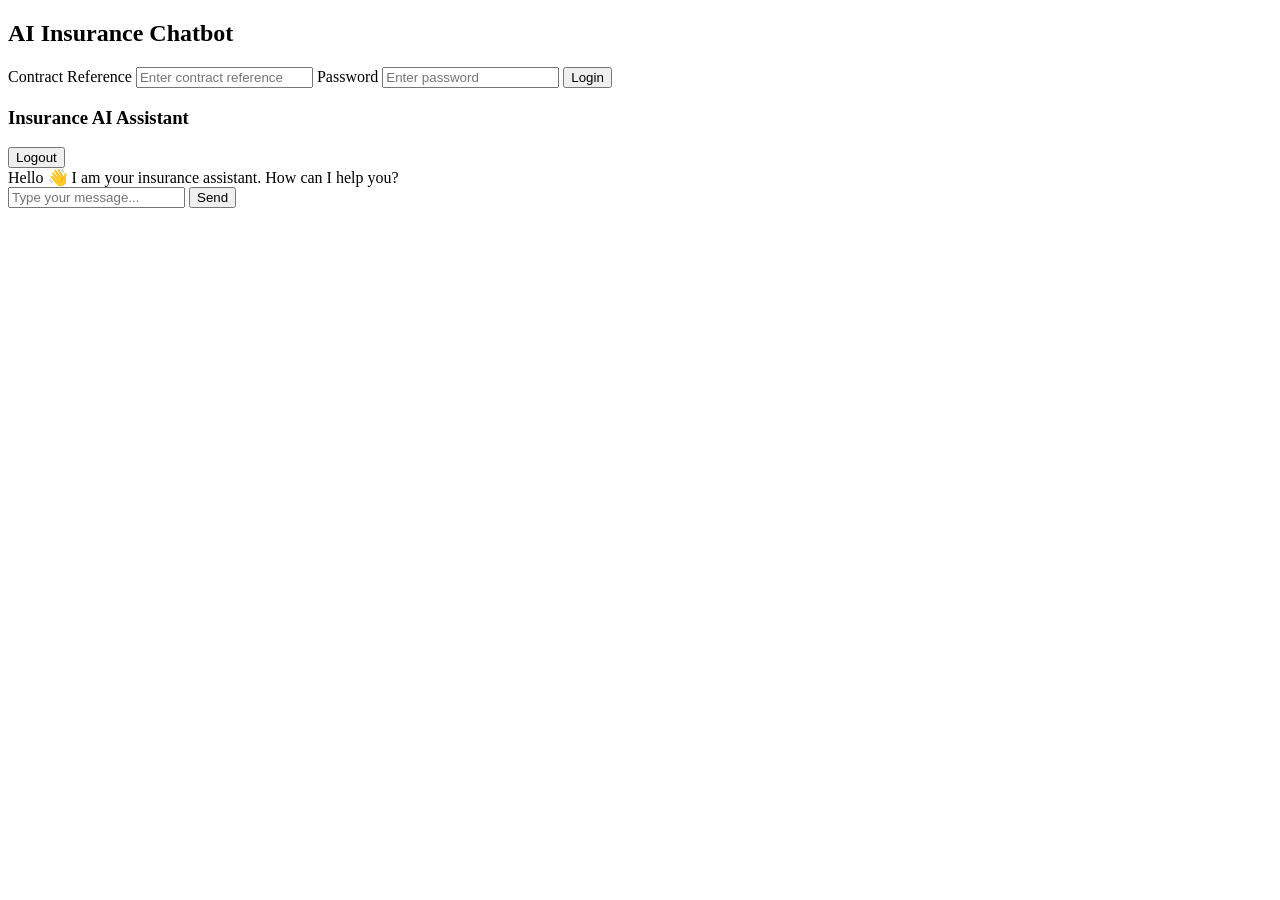
==== Frontend/index.html @ d46b9dd1 "Create index.html" ====
<!DOCTYPE html>
  <title>AI Insurance Chatbot</title>
  <link rel="stylesheet" href="style.css">
</head>
<body>

<div class="app">

  <!-- LOGIN SCREEN -->
  <div id="loginScreen" class="login-screen">
    <div class="login-card">
      <h2>AI Insurance Chatbot</h2>

      <label>Contract Reference</label>
      <input type="text" id="contractRef" placeholder="Enter contract reference">

      <label>Password</label>
      <input type="password" id="password" placeholder="Enter password">

      <button onclick="login()">Login</button>
      <p id="loginError" class="error"></p>
    </div>
  </div>


  <!-- CHATBOT SCREEN -->
  <div id="chatScreen" class="chat-screen hidden">

    <div class="chat-header">
      <h3>Insurance AI Assistant</h3>
      <button onclick="logout()">Logout</button>
    </div>

    <div id="chatMessages" class="chat-messages">
      <div class="bot-message">Hello 👋 I am your insurance assistant. How can I help you?</div>
    </div>

    <div class="chat-input">
      <input id="messageInput" type="text" placeholder="Type your message...">
      <button onclick="sendMessage()">Send</button>
    </div>

  </div>

</div>

<script src="script.js"></script>
</body>
</html>
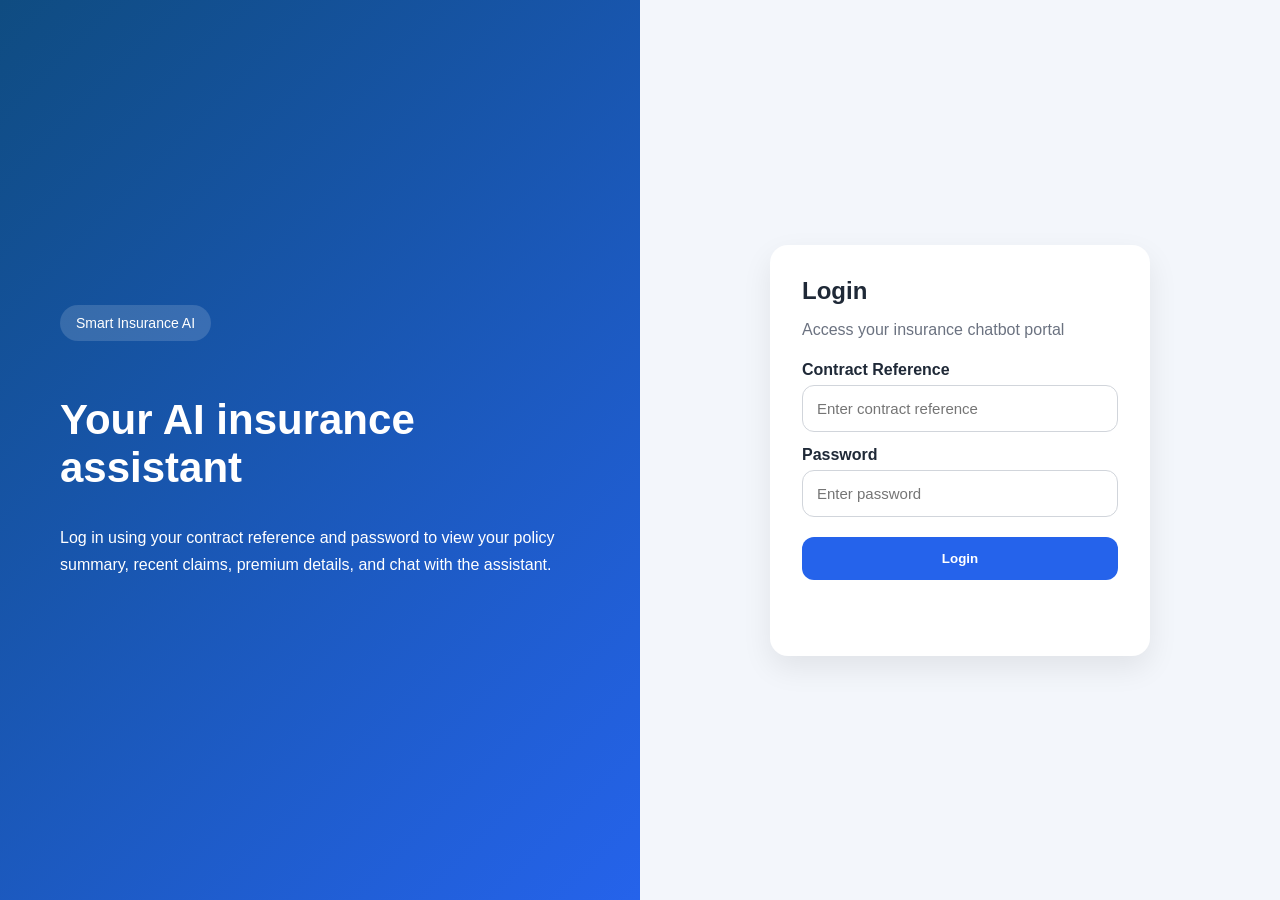
==== commit 5a7609fd: "Front end ready" ====
--- a/Frontend/index.html
+++ b/Frontend/index.html
@@ -1,49 +1,195 @@
 <!DOCTYPE html>
+<html lang="en">
+<head>
+  <meta charset="UTF-8">
+  <meta name="viewport" content="width=device-width, initial-scale=1.0">
   <title>AI Insurance Chatbot</title>
   <link rel="stylesheet" href="style.css">
 </head>
 <body>
+  <div class="app-container">
 
-<div class="app">
+    <!-- LOGIN SCREEN -->
+    <section id="loginScreen" class="login-screen">
+      <div class="login-left">
+        <div class="brand-badge">Smart Insurance AI</div>
+        <h1>Your AI insurance assistant</h1>
+        <p>
+          Log in using your contract reference and password to view your policy summary,
+          recent claims, premium details, and chat with the assistant.
+        </p>
+      </div>
 
-  <!-- LOGIN SCREEN -->
-  <div id="loginScreen" class="login-screen">
-    <div class="login-card">
-      <h2>AI Insurance Chatbot</h2>
+      <div class="login-right">
+        <div class="login-card">
+          <h2>Login</h2>
+          <p class="subtext">Access your insurance chatbot portal</p>
 
-      <label>Contract Reference</label>
-      <input type="text" id="contractRef" placeholder="Enter contract reference">
+          <label for="contractRef">Contract Reference</label>
+          <input type="text" id="contractRef" placeholder="Enter contract reference">
 
-      <label>Password</label>
-      <input type="password" id="password" placeholder="Enter password">
+          <label for="password">Password</label>
+          <input type="password" id="password" placeholder="Enter password">
 
-      <button onclick="login()">Login</button>
-      <p id="loginError" class="error"></p>
-    </div>
+          <button onclick="login()">Login</button>
+          <p id="loginError" class="error"></p>
+        </div>
+      </div>
+    </section>
+
+    <!-- MAIN APP -->
+    <section id="mainApp" class="main-app hidden">
+      <aside class="sidebar">
+        <div>
+          <h2>InsureBot</h2>
+          <p class="sidebar-sub">Insurance self-service portal</p>
+
+          <nav class="menu">
+            <button class="menu-item active" onclick="showSection('dashboardSection', this)">Dashboard</button>
+            <button class="menu-item" onclick="showSection('chatSection', this)">Chat Assistant</button>
+            <button class="menu-item" onclick="showSection('claimsSection', this)">Claims</button>
+            <button class="menu-item" onclick="showSection('policySection', this)">Policy</button>
+          </nav>
+        </div>
+
+        <button class="logout-btn" onclick="logout()">Logout</button>
+      </aside>
+
+      <main class="content-area">
+        <header class="topbar">
+          <div>
+            <h3>Welcome, <span id="clientName">Client</span></h3>
+            <p id="contractDisplay">Contract Ref: -</p>
+          </div>
+        </header>
+
+        <!-- DASHBOARD -->
+        <section id="dashboardSection" class="section-view">
+          <div class="cards-grid">
+            <div class="info-card">
+              <span>Policy Type</span>
+              <h4>Comprehensive Cover</h4>
+              <p>Vehicle, accident and damage protection.</p>
+            </div>
+            <div class="info-card">
+              <span>Premium Due</span>
+              <h4>25 March 2026</h4>
+              <p>Next debit order scheduled successfully.</p>
+            </div>
+            <div class="info-card">
+              <span>Claims Status</span>
+              <h4>1 Open Claim</h4>
+              <p>Latest claim currently under assessment.</p>
+            </div>
+          </div>
+
+          <div class="panel-grid">
+            <div class="panel">
+              <h4>Recent Activity</h4>
+              <ul class="activity-list">
+                <li>Claim #CLM-2048 submitted for windscreen damage</li>
+                <li>March premium payment processed</li>
+                <li>Policy schedule updated successfully</li>
+              </ul>
+            </div>
+
+            <div class="panel">
+              <h4>Quick Actions</h4>
+              <div class="quick-actions">
+                <button onclick="prefillMessage('Check my latest claim status')">Claim status</button>
+                <button onclick="prefillMessage('What does my policy cover?')">Policy cover</button>
+                <button onclick="prefillMessage('When is my next premium due?')">Premium due</button>
+                <button onclick="prefillMessage('How do I submit a new claim?')">Submit claim</button>
+              </div>
+            </div>
+          </div>
+        </section>
+
+        <!-- CHAT -->
+        <section id="chatSection" class="section-view hidden">
+          <div class="chat-wrapper">
+            <div id="chatMessages" class="chat-messages">
+              <div class="bot-message">Hello 👋 I am your AI insurance assistant. Ask me about claims, policy cover, premiums, excess, or benefits.</div>
+            </div>
+
+            <div class="chat-input-row">
+              <input id="messageInput" type="text" placeholder="Type your message...">
+              <button onclick="sendMessage()">Send</button>
+            </div>
+          </div>
+        </section>
+
+        <!-- CLAIMS -->
+        <section id="claimsSection" class="section-view hidden">
+          <div class="panel">
+            <h4>Claims Overview</h4>
+            <table class="claims-table">
+              <thead>
+                <tr>
+                  <th>Claim Number</th>
+                  <th>Type</th>
+                  <th>Status</th>
+                  <th>Date</th>
+                </tr>
+              </thead>
+              <tbody>
+                <tr>
+                  <td>CLM-2048</td>
+                  <td>Windscreen Damage</td>
+                  <td>Under Review</td>
+                  <td>08 Mar 2026</td>
+                </tr>
+                <tr>
+                  <td>CLM-1981</td>
+                  <td>Accident Repair</td>
+                  <td>Closed</td>
+                  <td>12 Feb 2026</td>
+                </tr>
+                <tr>
+                  <td>CLM-1765</td>
+                  <td>Theft</td>
+                  <td>Closed</td>
+                  <td>22 Dec 2025</td>
+                </tr>
+              </tbody>
+            </table>
+          </div>
+        </section>
+
+        <!-- POLICY -->
+        <section id="policySection" class="section-view hidden">
+          <div class="cards-grid">
+            <div class="info-card">
+              <span>Plan</span>
+              <h4>Gold Secure Plan</h4>
+              <p>Comprehensive insurance cover package.</p>
+            </div>
+            <div class="info-card">
+              <span>Excess</span>
+              <h4>R2,500</h4>
+              <p>Standard excess payable on approved claims.</p>
+            </div>
+            <div class="info-card">
+              <span>Policy Start</span>
+              <h4>01 Jan 2026</h4>
+              <p>Your policy is active and in force.</p>
+            </div>
+          </div>
+
+          <div class="panel">
+            <h4>Included Benefits</h4>
+            <ul class="activity-list">
+              <li>Accidental damage cover</li>
+              <li>Third-party liability protection</li>
+              <li>Emergency roadside assistance</li>
+              <li>Windscreen and glass benefit</li>
+            </ul>
+          </div>
+        </section>
+      </main>
+    </section>
   </div>
 
-
-  <!-- CHATBOT SCREEN -->
-  <div id="chatScreen" class="chat-screen hidden">
-
-    <div class="chat-header">
-      <h3>Insurance AI Assistant</h3>
-      <button onclick="logout()">Logout</button>
-    </div>
-
-    <div id="chatMessages" class="chat-messages">
-      <div class="bot-message">Hello 👋 I am your insurance assistant. How can I help you?</div>
-    </div>
-
-    <div class="chat-input">
-      <input id="messageInput" type="text" placeholder="Type your message...">
-      <button onclick="sendMessage()">Send</button>
-    </div>
-
-  </div>
-
-</div>
-
-<script src="script.js"></script>
+  <script src="script.js"></script>
 </body>
 </html>
--- a/Frontend/style.css
+++ b/Frontend/style.css
@@ -0,0 +1,349 @@
+*{
+  box-sizing: border-box;
+}
+
+body {
+  margin: 0;
+  font-family: Arial, Helvetica, sans-serif;
+  background: #f3f6fb;
+  color: #1f2937;
+}
+
+.hidden {
+  display: none !important;
+}
+
+.app-container {
+  min-height: 100vh;
+}
+
+.login-screen {
+  min-height: 100vh;
+  display: grid;
+  grid-template-columns: 1fr 1fr;
+}
+
+.login-left {
+  background: linear-gradient(135deg, #0f4c81, #2563eb);
+  color: white;
+  padding: 60px;
+  display: flex;
+  flex-direction: column;
+  justify-content: center;
+}
+
+.brand-badge {
+  background: rgba(255,255,255,0.15);
+  width: fit-content;
+  padding: 10px 16px;
+  border-radius: 999px;
+  margin-bottom: 20px;
+  font-size: 14px;
+}
+
+.login-left h1 {
+  font-size: 42px;
+  margin-bottom: 16px;
+}
+
+.login-left p {
+  max-width: 500px;
+  line-height: 1.7;
+}
+
+.login-right {
+  display: flex;
+  justify-content: center;
+  align-items: center;
+  padding: 40px;
+}
+
+.login-card {
+  width: 100%;
+  max-width: 380px;
+  background: white;
+  padding: 32px;
+  border-radius: 18px;
+  box-shadow: 0 12px 30px rgba(0,0,0,0.08);
+}
+
+.login-card h2 {
+  margin-top: 0;
+  margin-bottom: 8px;
+}
+
+.subtext {
+  color: #6b7280;
+  margin-bottom: 22px;
+}
+
+.login-card label {
+  display: block;
+  margin-top: 14px;
+  margin-bottom: 6px;
+  font-weight: 600;
+}
+
+.login-card input {
+  width: 100%;
+  padding: 14px;
+  border: 1px solid #d1d5db;
+  border-radius: 12px;
+  font-size: 15px;
+}
+
+.login-card button {
+  width: 100%;
+  margin-top: 20px;
+  padding: 14px;
+  border: none;
+  border-radius: 12px;
+  background: #2563eb;
+  color: white;
+  font-weight: bold;
+  cursor: pointer;
+}
+
+.error {
+  color: #dc2626;
+  font-size: 13px;
+  min-height: 18px;
+}
+
+.main-app {
+  display: grid;
+  grid-template-columns: 260px 1fr;
+  min-height: 100vh;
+}
+
+.sidebar {
+  background: #0f172a;
+  color: white;
+  padding: 24px;
+  display: flex;
+  flex-direction: column;
+  justify-content: space-between;
+}
+
+.sidebar h2 {
+  margin-top: 0;
+  margin-bottom: 6px;
+}
+
+.sidebar-sub {
+  color: #cbd5e1;
+  font-size: 14px;
+  margin-bottom: 24px;
+}
+
+.menu {
+  display: flex;
+  flex-direction: column;
+  gap: 10px;
+}
+
+.menu-item,
+.logout-btn,
+.quick-actions button,
+.chat-input-row button {
+  cursor: pointer;
+  border: none;
+}
+
+.menu-item {
+  text-align: left;
+  padding: 14px;
+  border-radius: 12px;
+  background: #1e293b;
+  color: white;
+}
+
+.menu-item.active {
+  background: #2563eb;
+}
+
+.logout-btn {
+  padding: 14px;
+  border-radius: 12px;
+  background: #1e293b;
+  color: white;
+}
+
+.content-area {
+  padding: 24px;
+}
+
+.topbar {
+  background: white;
+  border-radius: 16px;
+  padding: 20px;
+  box-shadow: 0 8px 24px rgba(0,0,0,0.05);
+  margin-bottom: 20px;
+}
+
+.topbar h3 {
+  margin: 0 0 6px;
+}
+
+.topbar p {
+  margin: 0;
+  color: #6b7280;
+}
+
+.cards-grid {
+  display: grid;
+  grid-template-columns: repeat(3, 1fr);
+  gap: 18px;
+  margin-bottom: 20px;
+}
+
+.info-card,
+.panel,
+.chat-wrapper {
+  background: white;
+  border-radius: 16px;
+  padding: 20px;
+  box-shadow: 0 8px 24px rgba(0,0,0,0.05);
+}
+
+.info-card span {
+  font-size: 13px;
+  color: #6b7280;
+  display: block;
+  margin-bottom: 8px;
+}
+
+.info-card h4,
+.panel h4 {
+  margin-top: 0;
+  margin-bottom: 10px;
+}
+
+.info-card p {
+  margin-bottom: 0;
+  color: #6b7280;
+}
+
+.panel-grid {
+  display: grid;
+  grid-template-columns: 1fr 1fr;
+  gap: 18px;
+}
+
+.activity-list {
+  padding-left: 18px;
+  margin-bottom: 0;
+}
+
+.activity-list li {
+  margin-bottom: 10px;
+}
+
+.quick-actions {
+  display: grid;
+  grid-template-columns: repeat(2, 1fr);
+  gap: 12px;
+}
+
+.quick-actions button {
+  background: #eff6ff;
+  color: #1d4ed8;
+  padding: 14px;
+  border-radius: 12px;
+}
+
+.chat-wrapper {
+  display: flex;
+  flex-direction: column;
+  height: 70vh;
+}
+
+.chat-messages {
+  flex: 1;
+  overflow-y: auto;
+  display: flex;
+  flex-direction: column;
+  gap: 12px;
+  margin-bottom: 16px;
+}
+
+.bot-message,
+.user-message {
+  padding: 12px 14px;
+  border-radius: 14px;
+  max-width: 75%;
+  line-height: 1.5;
+}
+
+.bot-message {
+  background: #e5e7eb;
+}
+
+.user-message {
+  background: #2563eb;
+  color: white;
+  align-self: flex-end;
+}
+
+.chat-input-row {
+  display: flex;
+  gap: 12px;
+}
+
+.chat-input-row input {
+  flex: 1;
+  padding: 14px;
+  border: 1px solid #d1d5db;
+  border-radius: 12px;
+}
+
+.chat-input-row button {
+  padding: 14px 18px;
+  border-radius: 12px;
+  background: #2563eb;
+  color: white;
+}
+
+.claims-table {
+  width: 100%;
+  border-collapse: collapse;
+}
+
+.claims-table th,
+.claims-table td {
+  text-align: left;
+  padding: 14px 10px;
+  border-bottom: 1px solid #e5e7eb;
+}
+
+.claims-table th {
+  color: #6b7280;
+  font-size: 14px;
+}
+
+@media (max-width: 992px) {
+  .login-screen,
+  .main-app,
+  .cards-grid,
+  .panel-grid,
+  .quick-actions {
+    grid-template-columns: 1fr;
+  }
+
+  .login-left {
+    display: none;
+  }
+
+  .sidebar {
+    display: none;
+  }
+
+  .content-area {
+    padding: 16px;
+  }
+
+  .bot-message,
+  .user-message {
+    max-width: 90%;
+  }
+}
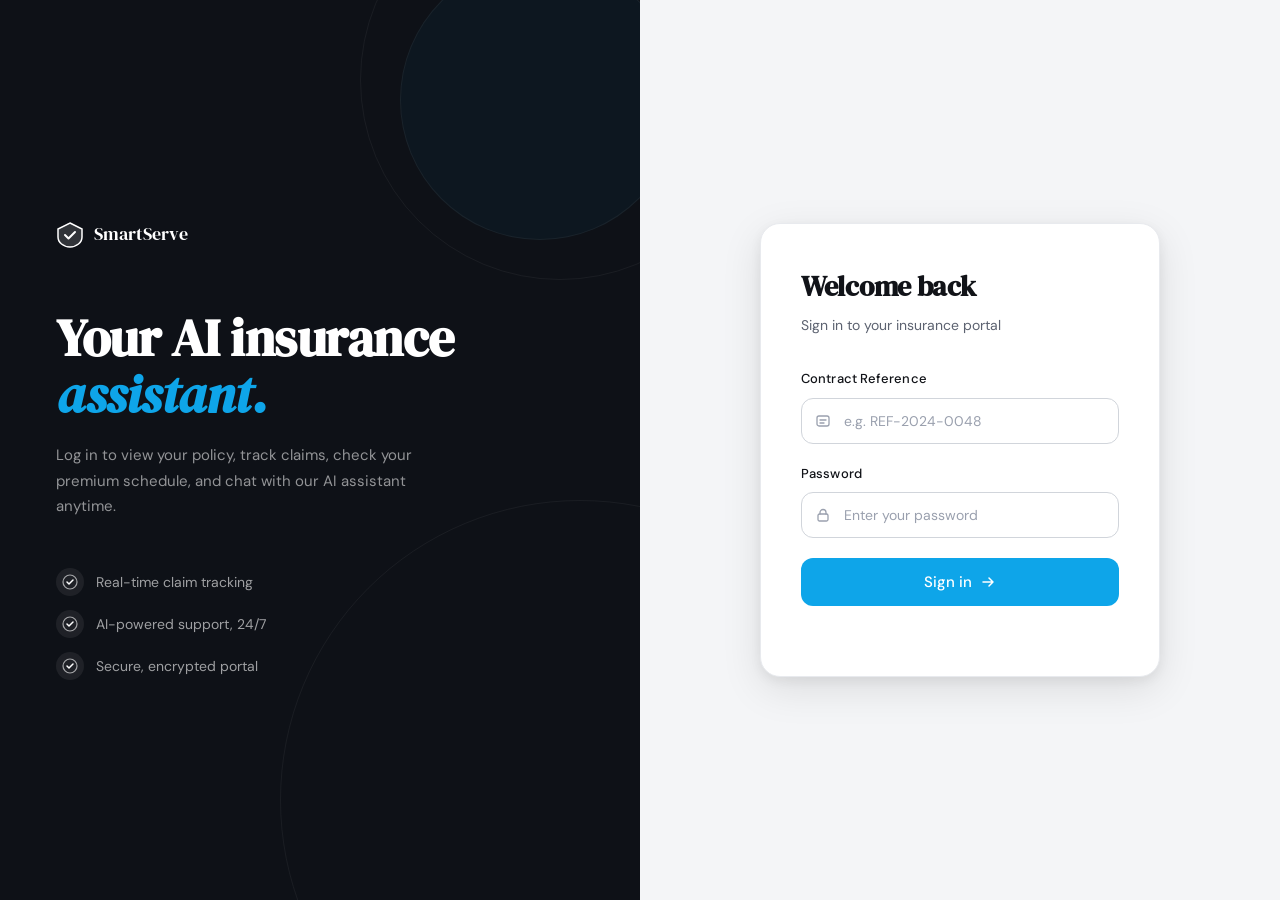
==== commit f5f4609d: "a lot of UI changes" ====
--- a/Frontend/index.html
+++ b/Frontend/index.html
@@ -3,7 +3,10 @@
 <head>
   <meta charset="UTF-8">
   <meta name="viewport" content="width=device-width, initial-scale=1.0">
-  <title>AI Insurance Chatbot</title>
+  <title>SmartServe — Insurance Portal</title>
+  <link rel="preconnect" href="https://fonts.googleapis.com">
+  <link rel="preconnect" href="https://fonts.gstatic.com" crossorigin>
+  <link href="https://fonts.googleapis.com/css2?family=DM+Serif+Display:ital@0;1&family=DM+Sans:ital,opsz,wght@0,9..40,300;0,9..40,400;0,9..40,500;0,9..40,600;1,9..40,300&display=swap" rel="stylesheet">
   <link rel="stylesheet" href="style.css">
 </head>
 <body>
@@ -12,26 +15,75 @@
     <!-- LOGIN SCREEN -->
     <section id="loginScreen" class="login-screen">
       <div class="login-left">
-        <div class="brand-badge">Smart Insurance AI</div>
-        <h1>Your AI insurance assistant</h1>
-        <p>
-          Log in using your contract reference and password to view your policy summary,
-          recent claims, premium details, and chat with the assistant.
-        </p>
+        <div class="login-left-inner">
+          <div class="brand-logo">
+            <svg width="28" height="28" viewBox="0 0 28 28" fill="none">
+              <path d="M14 2L26 8V16C26 21.523 20.627 25.907 14 26C7.373 25.907 2 21.523 2 16V8L14 2Z" fill="white" fill-opacity="0.15" stroke="white" stroke-width="1.5"/>
+              <path d="M9 14L12.5 17.5L19 11" stroke="white" stroke-width="2" stroke-linecap="round" stroke-linejoin="round"/>
+            </svg>
+            <span>SmartServe</span>
+          </div>
+
+          <div class="login-hero">
+            <h1>Your AI insurance<br><em>assistant.</em></h1>
+            <p>Log in to view your policy, track claims, check your premium schedule, and chat with our AI assistant anytime.</p>
+          </div>
+
+          <div class="trust-items">
+            <div class="trust-item">
+              <div class="trust-icon">
+                <svg width="16" height="16" viewBox="0 0 16 16" fill="none"><circle cx="8" cy="8" r="7" stroke="white" stroke-opacity="0.6" stroke-width="1.2"/><path d="M5 8L7 10L11 6" stroke="white" stroke-width="1.5" stroke-linecap="round" stroke-linejoin="round"/></svg>
+              </div>
+              <span>Real-time claim tracking</span>
+            </div>
+            <div class="trust-item">
+              <div class="trust-icon">
+                <svg width="16" height="16" viewBox="0 0 16 16" fill="none"><circle cx="8" cy="8" r="7" stroke="white" stroke-opacity="0.6" stroke-width="1.2"/><path d="M5 8L7 10L11 6" stroke="white" stroke-width="1.5" stroke-linecap="round" stroke-linejoin="round"/></svg>
+              </div>
+              <span>AI-powered support, 24/7</span>
+            </div>
+            <div class="trust-item">
+              <div class="trust-icon">
+                <svg width="16" height="16" viewBox="0 0 16 16" fill="none"><circle cx="8" cy="8" r="7" stroke="white" stroke-opacity="0.6" stroke-width="1.2"/><path d="M5 8L7 10L11 6" stroke="white" stroke-width="1.5" stroke-linecap="round" stroke-linejoin="round"/></svg>
+              </div>
+              <span>Secure, encrypted portal</span>
+            </div>
+          </div>
+        </div>
+
+        <!-- Decorative geometric shapes -->
+        <div class="geo geo-1"></div>
+        <div class="geo geo-2"></div>
+        <div class="geo geo-3"></div>
       </div>
 
       <div class="login-right">
         <div class="login-card">
-          <h2>Login</h2>
-          <p class="subtext">Access your insurance chatbot portal</p>
-
-          <label for="contractRef">Contract Reference</label>
-          <input type="text" id="contractRef" placeholder="Enter contract reference">
-
-          <label for="password">Password</label>
-          <input type="password" id="password" placeholder="Enter password">
-
-          <button onclick="login()">Login</button>
+          <div class="login-card-header">
+            <h2>Welcome back</h2>
+            <p class="subtext">Sign in to your insurance portal</p>
+          </div>
+
+          <div class="form-group">
+            <label for="contractRef">Contract Reference</label>
+            <div class="input-wrapper">
+              <svg class="input-icon" width="16" height="16" viewBox="0 0 16 16" fill="none"><rect x="2" y="3" width="12" height="10" rx="2" stroke="currentColor" stroke-width="1.3"/><path d="M5 7H11M5 10H9" stroke="currentColor" stroke-width="1.3" stroke-linecap="round"/></svg>
+              <input type="text" id="contractRef" placeholder="e.g. REF-2024-0048">
+            </div>
+          </div>
+
+          <div class="form-group">
+            <label for="password">Password</label>
+            <div class="input-wrapper">
+              <svg class="input-icon" width="16" height="16" viewBox="0 0 16 16" fill="none"><rect x="3" y="7" width="10" height="7" rx="1.5" stroke="currentColor" stroke-width="1.3"/><path d="M5 7V5.5A3 3 0 0 1 11 5.5V7" stroke="currentColor" stroke-width="1.3" stroke-linecap="round"/></svg>
+              <input type="password" id="password" placeholder="Enter your password">
+            </div>
+          </div>
+
+          <button class="login-btn" onclick="login()">
+            <span>Sign in</span>
+            <svg width="16" height="16" viewBox="0 0 16 16" fill="none"><path d="M3 8H13M9 4L13 8L9 12" stroke="white" stroke-width="1.5" stroke-linecap="round" stroke-linejoin="round"/></svg>
+          </button>
           <p id="loginError" class="error"></p>
         </div>
       </div>
@@ -40,66 +92,149 @@
     <!-- MAIN APP -->
     <section id="mainApp" class="main-app hidden">
       <aside class="sidebar">
-        <div>
-          <h2>InsureBot</h2>
-          <p class="sidebar-sub">Insurance self-service portal</p>
+        <div class="sidebar-top">
+          <div class="sidebar-brand">
+            <div class="sidebar-logo">
+              <svg width="20" height="20" viewBox="0 0 28 28" fill="none">
+                <path d="M14 2L26 8V16C26 21.523 20.627 25.907 14 26C7.373 25.907 2 21.523 2 16V8L14 2Z" fill="white" fill-opacity="0.2" stroke="white" stroke-width="1.5"/>
+                <path d="M9 14L12.5 17.5L19 11" stroke="white" stroke-width="2" stroke-linecap="round" stroke-linejoin="round"/>
+              </svg>
+            </div>
+            <div>
+              <div class="sidebar-name">SmartServe</div>
+              <div class="sidebar-sub">Insurance Portal</div>
+            </div>
+          </div>
 
           <nav class="menu">
-            <button class="menu-item active" onclick="showSection('dashboardSection', this)">Dashboard</button>
-            <button class="menu-item" onclick="showSection('chatSection', this)">Chat Assistant</button>
-            <button class="menu-item" onclick="showSection('claimsSection', this)">Claims</button>
-            <button class="menu-item" onclick="showSection('policySection', this)">Policy</button>
+            <button class="menu-item active" onclick="showSection('dashboardSection', this)">
+              <span class="menu-icon">
+                <svg width="16" height="16" viewBox="0 0 16 16" fill="none"><rect x="2" y="2" width="5" height="5" rx="1" stroke="currentColor" stroke-width="1.4"/><rect x="9" y="2" width="5" height="5" rx="1" stroke="currentColor" stroke-width="1.4"/><rect x="2" y="9" width="5" height="5" rx="1" stroke="currentColor" stroke-width="1.4"/><rect x="9" y="9" width="5" height="5" rx="1" stroke="currentColor" stroke-width="1.4"/></svg>
+              </span>
+              Dashboard
+            </button>
+            <button class="menu-item" onclick="showSection('chatSection', this)">
+              <span class="menu-icon">
+                <svg width="16" height="16" viewBox="0 0 16 16" fill="none"><path d="M13 2H3C2.448 2 2 2.448 2 3V10C2 10.552 2.448 11 3 11H5L8 14L11 11H13C13.552 11 14 10.552 14 10V3C14 2.448 13.552 2 13 2Z" stroke="currentColor" stroke-width="1.4" stroke-linejoin="round"/></svg>
+              </span>
+              Chat Assistant
+            </button>
+            <button class="menu-item" onclick="showSection('claimsSection', this)">
+              <span class="menu-icon">
+                <svg width="16" height="16" viewBox="0 0 16 16" fill="none"><path d="M9 2H4C3.448 2 3 2.448 3 3V13C3 13.552 3.448 14 4 14H12C12.552 14 13 13.552 13 13V6L9 2Z" stroke="currentColor" stroke-width="1.4" stroke-linejoin="round"/><path d="M9 2V6H13" stroke="currentColor" stroke-width="1.4" stroke-linecap="round"/><path d="M6 9H10M6 11.5H8.5" stroke="currentColor" stroke-width="1.3" stroke-linecap="round"/></svg>
+              </span>
+              Claims
+            </button>
+            <button class="menu-item" onclick="showSection('policySection', this)">
+              <span class="menu-icon">
+                <svg width="16" height="16" viewBox="0 0 16 16" fill="none"><path d="M8 2L14 5V9C14 12 11.5 14.5 8 15C4.5 14.5 2 12 2 9V5L8 2Z" stroke="currentColor" stroke-width="1.4" stroke-linejoin="round"/></svg>
+              </span>
+              Policy
+            </button>
           </nav>
         </div>
 
-        <button class="logout-btn" onclick="logout()">Logout</button>
+        <div class="sidebar-bottom">
+          <div class="sidebar-user">
+            <div class="user-avatar" id="userAvatar">—</div>
+            <div class="user-info">
+              <div class="user-name" id="sidebarName">Client</div>
+              <div class="user-ref" id="sidebarRef">—</div>
+            </div>
+          </div>
+          <button class="logout-btn" onclick="logout()">
+            <svg width="15" height="15" viewBox="0 0 16 16" fill="none"><path d="M6 2H3C2.448 2 2 2.448 2 3V13C2 13.552 2.448 14 3 14H6" stroke="currentColor" stroke-width="1.4" stroke-linecap="round"/><path d="M10 5L14 8L10 11" stroke="currentColor" stroke-width="1.4" stroke-linecap="round" stroke-linejoin="round"/><path d="M14 8H6" stroke="currentColor" stroke-width="1.4" stroke-linecap="round"/></svg>
+            Sign out
+          </button>
+        </div>
       </aside>
 
       <main class="content-area">
         <header class="topbar">
-          <div>
-            <h3>Welcome, <span id="clientName">Client</span></h3>
-            <p id="contractDisplay">Contract Ref: -</p>
+          <div class="topbar-left">
+            <h3>Welcome back, <span id="clientName">Client</span></h3>
+            <p id="contractDisplay">Contract Ref: —</p>
+          </div>
+          <div class="topbar-right">
+            <div class="status-pill">
+              <span class="status-dot"></span>
+              Policy active
+            </div>
           </div>
         </header>
 
         <!-- DASHBOARD -->
         <section id="dashboardSection" class="section-view">
           <div class="cards-grid">
-            <div class="info-card">
-              <span>Policy Type</span>
+            <div class="info-card card-blue">
+              <div class="card-icon">
+                <svg width="20" height="20" viewBox="0 0 20 20" fill="none"><path d="M10 2L18 6V11C18 15 14.5 18.5 10 19C5.5 18.5 2 15 2 11V6L10 2Z" stroke="currentColor" stroke-width="1.5" stroke-linejoin="round"/></svg>
+              </div>
+              <span class="card-label">Policy Type</span>
               <h4>Comprehensive Cover</h4>
               <p>Vehicle, accident and damage protection.</p>
             </div>
-            <div class="info-card">
-              <span>Premium Due</span>
+            <div class="info-card card-teal">
+              <div class="card-icon">
+                <svg width="20" height="20" viewBox="0 0 20 20" fill="none"><rect x="2" y="4" width="16" height="13" rx="2" stroke="currentColor" stroke-width="1.5"/><path d="M6 4V3M14 4V3" stroke="currentColor" stroke-width="1.5" stroke-linecap="round"/><path d="M2 9H18" stroke="currentColor" stroke-width="1.5"/></svg>
+              </div>
+              <span class="card-label">Premium Due</span>
               <h4>25 March 2026</h4>
-              <p>Next debit order scheduled successfully.</p>
-            </div>
-            <div class="info-card">
-              <span>Claims Status</span>
+              <p>Next debit order scheduled.</p>
+            </div>
+            <div class="info-card card-amber">
+              <div class="card-icon">
+                <svg width="20" height="20" viewBox="0 0 20 20" fill="none"><circle cx="10" cy="10" r="8" stroke="currentColor" stroke-width="1.5"/><path d="M10 6V10L13 12" stroke="currentColor" stroke-width="1.5" stroke-linecap="round" stroke-linejoin="round"/></svg>
+              </div>
+              <span class="card-label">Claims Status</span>
               <h4>1 Open Claim</h4>
-              <p>Latest claim currently under assessment.</p>
+              <p>Latest claim under assessment.</p>
             </div>
           </div>
 
           <div class="panel-grid">
             <div class="panel">
-              <h4>Recent Activity</h4>
+              <div class="panel-header">
+                <h4>Recent Activity</h4>
+                <span class="panel-badge">3 items</span>
+              </div>
               <ul class="activity-list">
-                <li>Claim #CLM-2048 submitted for windscreen damage</li>
-                <li>March premium payment processed</li>
-                <li>Policy schedule updated successfully</li>
+                <li>
+                  <span class="activity-dot dot-blue"></span>
+                  <span>Claim <strong>#CLM-2048</strong> submitted for windscreen damage</span>
+                </li>
+                <li>
+                  <span class="activity-dot dot-teal"></span>
+                  <span>March premium payment processed</span>
+                </li>
+                <li>
+                  <span class="activity-dot dot-gray"></span>
+                  <span>Policy schedule updated successfully</span>
+                </li>
               </ul>
             </div>
 
             <div class="panel">
-              <h4>Quick Actions</h4>
+              <div class="panel-header">
+                <h4>Quick Actions</h4>
+              </div>
               <div class="quick-actions">
-                <button onclick="prefillMessage('Check my latest claim status')">Claim status</button>
-                <button onclick="prefillMessage('What does my policy cover?')">Policy cover</button>
-                <button onclick="prefillMessage('When is my next premium due?')">Premium due</button>
-                <button onclick="prefillMessage('How do I submit a new claim?')">Submit claim</button>
+                <button onclick="prefillMessage('Check my latest claim status')">
+                  <svg width="14" height="14" viewBox="0 0 16 16" fill="none"><path d="M9 2H4C3.448 2 3 2.448 3 3V13C3 13.552 3.448 14 4 14H12C12.552 14 13 13.552 13 13V6L9 2Z" stroke="currentColor" stroke-width="1.4"/></svg>
+                  Claim status
+                </button>
+                <button onclick="prefillMessage('What does my policy cover?')">
+                  <svg width="14" height="14" viewBox="0 0 16 16" fill="none"><path d="M8 2L14 5V9C14 12 11.5 14.5 8 15C4.5 14.5 2 12 2 9V5L8 2Z" stroke="currentColor" stroke-width="1.4"/></svg>
+                  Policy cover
+                </button>
+                <button onclick="prefillMessage('When is my next premium due?')">
+                  <svg width="14" height="14" viewBox="0 0 16 16" fill="none"><rect x="2" y="4" width="12" height="10" rx="1.5" stroke="currentColor" stroke-width="1.4"/><path d="M2 8H14" stroke="currentColor" stroke-width="1.4"/></svg>
+                  Premium due
+                </button>
+                <button onclick="prefillMessage('How do I submit a new claim?')">
+                  <svg width="14" height="14" viewBox="0 0 16 16" fill="none"><circle cx="8" cy="8" r="6" stroke="currentColor" stroke-width="1.4"/><path d="M8 5V8M8 11H8.01" stroke="currentColor" stroke-width="1.5" stroke-linecap="round"/></svg>
+                  Submit claim
+                </button>
               </div>
             </div>
           </div>
@@ -108,13 +243,27 @@
         <!-- CHAT -->
         <section id="chatSection" class="section-view hidden">
           <div class="chat-wrapper">
+            <div class="chat-header">
+              <div class="chat-avatar">
+                <svg width="18" height="18" viewBox="0 0 28 28" fill="none"><path d="M14 2L26 8V16C26 21.523 20.627 25.907 14 26C7.373 25.907 2 21.523 2 16V8L14 2Z" fill="white" fill-opacity="0.3" stroke="white" stroke-width="1.5"/><path d="M9 14L12.5 17.5L19 11" stroke="white" stroke-width="2" stroke-linecap="round" stroke-linejoin="round"/></svg>
+              </div>
+              <div>
+                <div class="chat-agent-name">AI Assistant</div>
+                <div class="chat-agent-status"><span class="status-dot small"></span> Online</div>
+              </div>
+            </div>
+
             <div id="chatMessages" class="chat-messages">
-              <div class="bot-message">Hello 👋 I am your AI insurance assistant. Ask me about claims, policy cover, premiums, excess, or benefits.</div>
+              <div class="bot-message">
+                <div class="bot-bubble">Hello 👋 I'm your AI insurance assistant. Ask me about your claims, policy cover, premiums, excess, or any benefits.</div>
+              </div>
             </div>
 
             <div class="chat-input-row">
-              <input id="messageInput" type="text" placeholder="Type your message...">
-              <button onclick="sendMessage()">Send</button>
+              <input id="messageInput" type="text" placeholder="Ask about your policy, claims, or benefits…">
+              <button onclick="sendMessage()" class="send-btn">
+                <svg width="16" height="16" viewBox="0 0 16 16" fill="none"><path d="M13.5 8H2.5M9.5 4L13.5 8L9.5 12" stroke="white" stroke-width="1.6" stroke-linecap="round" stroke-linejoin="round"/></svg>
+              </button>
             </div>
           </div>
         </section>
@@ -122,7 +271,10 @@
         <!-- CLAIMS -->
         <section id="claimsSection" class="section-view hidden">
           <div class="panel">
-            <h4>Claims Overview</h4>
+            <div class="panel-header">
+              <h4>Claims Overview</h4>
+              <span class="panel-badge">3 records</span>
+            </div>
             <table class="claims-table">
               <thead>
                 <tr>
@@ -134,21 +286,21 @@
               </thead>
               <tbody>
                 <tr>
-                  <td>CLM-2048</td>
+                  <td><span class="claim-ref">CLM-2048</span></td>
                   <td>Windscreen Damage</td>
-                  <td>Under Review</td>
+                  <td><span class="badge badge-review">Under Review</span></td>
                   <td>08 Mar 2026</td>
                 </tr>
                 <tr>
-                  <td>CLM-1981</td>
+                  <td><span class="claim-ref">CLM-1981</span></td>
                   <td>Accident Repair</td>
-                  <td>Closed</td>
+                  <td><span class="badge badge-closed">Closed</span></td>
                   <td>12 Feb 2026</td>
                 </tr>
                 <tr>
-                  <td>CLM-1765</td>
+                  <td><span class="claim-ref">CLM-1765</span></td>
                   <td>Theft</td>
-                  <td>Closed</td>
+                  <td><span class="badge badge-closed">Closed</span></td>
                   <td>22 Dec 2025</td>
                 </tr>
               </tbody>
@@ -159,30 +311,62 @@
         <!-- POLICY -->
         <section id="policySection" class="section-view hidden">
           <div class="cards-grid">
-            <div class="info-card">
-              <span>Plan</span>
+            <div class="info-card card-blue">
+              <div class="card-icon">
+                <svg width="20" height="20" viewBox="0 0 20 20" fill="none"><path d="M10 2L18 6V11C18 15 14.5 18.5 10 19C5.5 18.5 2 15 2 11V6L10 2Z" stroke="currentColor" stroke-width="1.5" stroke-linejoin="round"/></svg>
+              </div>
+              <span class="card-label">Plan</span>
               <h4>Gold Secure Plan</h4>
               <p>Comprehensive insurance cover package.</p>
             </div>
-            <div class="info-card">
-              <span>Excess</span>
+            <div class="info-card card-teal">
+              <div class="card-icon">
+                <svg width="20" height="20" viewBox="0 0 20 20" fill="none"><circle cx="10" cy="10" r="8" stroke="currentColor" stroke-width="1.5"/><path d="M7 10H13M10 7V13" stroke="currentColor" stroke-width="1.5" stroke-linecap="round"/></svg>
+              </div>
+              <span class="card-label">Excess</span>
               <h4>R2,500</h4>
-              <p>Standard excess payable on approved claims.</p>
-            </div>
-            <div class="info-card">
-              <span>Policy Start</span>
+              <p>Payable on approved claims.</p>
+            </div>
+            <div class="info-card card-green">
+              <div class="card-icon">
+                <svg width="20" height="20" viewBox="0 0 20 20" fill="none"><circle cx="10" cy="10" r="8" stroke="currentColor" stroke-width="1.5"/><path d="M6.5 10L9 12.5L13.5 8" stroke="currentColor" stroke-width="1.5" stroke-linecap="round" stroke-linejoin="round"/></svg>
+              </div>
+              <span class="card-label">Policy Start</span>
               <h4>01 Jan 2026</h4>
               <p>Your policy is active and in force.</p>
             </div>
           </div>
 
           <div class="panel">
-            <h4>Included Benefits</h4>
-            <ul class="activity-list">
-              <li>Accidental damage cover</li>
-              <li>Third-party liability protection</li>
-              <li>Emergency roadside assistance</li>
-              <li>Windscreen and glass benefit</li>
+            <div class="panel-header">
+              <h4>Included Benefits</h4>
+              <span class="badge badge-active">Active</span>
+            </div>
+            <ul class="benefits-list">
+              <li>
+                <span class="benefit-icon">
+                  <svg width="14" height="14" viewBox="0 0 16 16" fill="none"><path d="M3 8L6.5 11.5L13 5" stroke="currentColor" stroke-width="1.6" stroke-linecap="round" stroke-linejoin="round"/></svg>
+                </span>
+                Accidental damage cover
+              </li>
+              <li>
+                <span class="benefit-icon">
+                  <svg width="14" height="14" viewBox="0 0 16 16" fill="none"><path d="M3 8L6.5 11.5L13 5" stroke="currentColor" stroke-width="1.6" stroke-linecap="round" stroke-linejoin="round"/></svg>
+                </span>
+                Third-party liability protection
+              </li>
+              <li>
+                <span class="benefit-icon">
+                  <svg width="14" height="14" viewBox="0 0 16 16" fill="none"><path d="M3 8L6.5 11.5L13 5" stroke="currentColor" stroke-width="1.6" stroke-linecap="round" stroke-linejoin="round"/></svg>
+                </span>
+                Emergency roadside assistance
+              </li>
+              <li>
+                <span class="benefit-icon">
+                  <svg width="14" height="14" viewBox="0 0 16 16" fill="none"><path d="M3 8L6.5 11.5L13 5" stroke="currentColor" stroke-width="1.6" stroke-linecap="round" stroke-linejoin="round"/></svg>
+                </span>
+                Windscreen and glass benefit
+              </li>
             </ul>
           </div>
         </section>
--- a/Frontend/style.css
+++ b/Frontend/style.css
@@ -1,22 +1,71 @@
-*{
-  box-sizing: border-box;
-}
+/* ─── Variables ──────────────────────────────────────────────────────────── */
+:root {
+  --font-display: 'DM Serif Display', Georgia, serif;
+  --font-body: 'DM Sans', system-ui, sans-serif;
+
+  --bg: #f4f5f7;
+  --surface: #ffffff;
+  --surface-2: #f8f9fb;
+  --border: #e8eaee;
+  --border-strong: #d1d5db;
+
+  --text-primary: #111318;
+  --text-secondary: #5c6270;
+  --text-muted: #9aa0ae;
+
+  --sidebar-bg: #0e1117;
+  --sidebar-surface: #181e27;
+  --sidebar-border: rgba(255,255,255,0.07);
+  --sidebar-text: #e2e6ee;
+  --sidebar-muted: #7a8394;
+
+  --accent: #0ea5e9;
+  --accent-hover: #0284c7;
+  --accent-light: #e0f2fe;
+  --accent-text: #0369a1;
+
+  --teal: #0d9488;
+  --teal-light: #ccfbf1;
+  --teal-text: #0f766e;
+
+  --amber: #d97706;
+  --amber-light: #fef3c7;
+  --amber-text: #92400e;
+
+  --green: #16a34a;
+  --green-light: #dcfce7;
+  --green-text: #15803d;
+
+  --danger: #dc2626;
+  --danger-light: #fee2e2;
+
+  --radius-sm: 8px;
+  --radius-md: 12px;
+  --radius-lg: 16px;
+  --radius-xl: 20px;
+
+  --shadow-sm: 0 1px 3px rgba(0,0,0,0.06), 0 1px 2px rgba(0,0,0,0.04);
+  --shadow-md: 0 4px 16px rgba(0,0,0,0.07), 0 2px 6px rgba(0,0,0,0.04);
+  --shadow-lg: 0 12px 40px rgba(0,0,0,0.1), 0 4px 12px rgba(0,0,0,0.06);
+
+  --transition: 160ms ease;
+}
+
+/* ─── Reset & Base ───────────────────────────────────────────────────────── */
+*, *::before, *::after { box-sizing: border-box; margin: 0; padding: 0; }
 
 body {
-  margin: 0;
-  font-family: Arial, Helvetica, sans-serif;
-  background: #f3f6fb;
-  color: #1f2937;
-}
-
-.hidden {
-  display: none !important;
-}
-
-.app-container {
-  min-height: 100vh;
-}
-
+  font-family: var(--font-body);
+  background: var(--bg);
+  color: var(--text-primary);
+  font-size: 15px;
+  line-height: 1.6;
+  -webkit-font-smoothing: antialiased;
+}
+
+.hidden { display: none !important; }
+
+/* ─── Login ──────────────────────────────────────────────────────────────── */
 .login-screen {
   min-height: 100vh;
   display: grid;
@@ -24,326 +73,763 @@
 }
 
 .login-left {
-  background: linear-gradient(135deg, #0f4c81, #2563eb);
+  background: var(--sidebar-bg);
+  position: relative;
+  overflow: hidden;
+  padding: 56px;
+  display: flex;
+  flex-direction: column;
+  justify-content: center;
+}
+
+.login-left-inner { position: relative; z-index: 2; }
+
+.brand-logo {
+  display: flex;
+  align-items: center;
+  gap: 10px;
   color: white;
-  padding: 60px;
-  display: flex;
-  flex-direction: column;
-  justify-content: center;
-}
-
-.brand-badge {
-  background: rgba(255,255,255,0.15);
-  width: fit-content;
-  padding: 10px 16px;
-  border-radius: 999px;
+  font-family: var(--font-display);
+  font-size: 18px;
+  margin-bottom: 60px;
+}
+
+.login-hero { margin-bottom: 48px; }
+
+.login-hero h1 {
+  font-family: var(--font-display);
+  font-size: 52px;
+  line-height: 1.1;
+  color: white;
   margin-bottom: 20px;
+  letter-spacing: -0.5px;
+}
+
+.login-hero h1 em {
+  font-style: italic;
+  color: var(--accent);
+}
+
+.login-hero p {
+  color: rgba(255,255,255,0.55);
+  font-size: 15px;
+  line-height: 1.7;
+  max-width: 380px;
+}
+
+.trust-items { display: flex; flex-direction: column; gap: 14px; }
+
+.trust-item {
+  display: flex;
+  align-items: center;
+  gap: 12px;
+  color: rgba(255,255,255,0.6);
   font-size: 14px;
 }
 
-.login-left h1 {
-  font-size: 42px;
-  margin-bottom: 16px;
-}
-
-.login-left p {
-  max-width: 500px;
-  line-height: 1.7;
-}
+.trust-icon {
+  width: 28px;
+  height: 28px;
+  border-radius: 50%;
+  background: rgba(255,255,255,0.07);
+  display: flex;
+  align-items: center;
+  justify-content: center;
+  flex-shrink: 0;
+}
+
+/* Geometric decorative shapes */
+.geo {
+  position: absolute;
+  border-radius: 50%;
+  border: 1px solid rgba(255,255,255,0.05);
+}
+.geo-1 { width: 400px; height: 400px; right: -120px; top: -120px; }
+.geo-2 { width: 280px; height: 280px; right: -40px; top: -40px; background: rgba(14,165,233,0.04); }
+.geo-3 { width: 600px; height: 600px; right: -240px; bottom: -200px; }
 
 .login-right {
-  display: flex;
-  justify-content: center;
-  align-items: center;
+  background: var(--bg);
+  display: flex;
+  align-items: center;
+  justify-content: center;
   padding: 40px;
 }
 
 .login-card {
   width: 100%;
-  max-width: 380px;
-  background: white;
-  padding: 32px;
-  border-radius: 18px;
-  box-shadow: 0 12px 30px rgba(0,0,0,0.08);
-}
-
-.login-card h2 {
-  margin-top: 0;
+  max-width: 400px;
+  background: var(--surface);
+  padding: 40px;
+  border-radius: var(--radius-xl);
+  box-shadow: var(--shadow-lg);
+  border: 1px solid var(--border);
+}
+
+.login-card-header { margin-bottom: 32px; }
+
+.login-card-header h2 {
+  font-family: var(--font-display);
+  font-size: 28px;
+  color: var(--text-primary);
+  margin-bottom: 6px;
+  letter-spacing: -0.3px;
+}
+
+.subtext { color: var(--text-secondary); font-size: 14px; }
+
+.form-group { margin-bottom: 20px; }
+
+.form-group label {
+  display: block;
+  font-size: 13px;
+  font-weight: 500;
+  color: var(--text-primary);
   margin-bottom: 8px;
-}
-
-.subtext {
-  color: #6b7280;
-  margin-bottom: 22px;
-}
-
-.login-card label {
-  display: block;
-  margin-top: 14px;
-  margin-bottom: 6px;
-  font-weight: 600;
-}
-
-.login-card input {
+  letter-spacing: 0.1px;
+}
+
+.input-wrapper {
+  position: relative;
+  display: flex;
+  align-items: center;
+}
+
+.input-icon {
+  position: absolute;
+  left: 14px;
+  color: var(--text-muted);
+  pointer-events: none;
+}
+
+.input-wrapper input {
   width: 100%;
-  padding: 14px;
-  border: 1px solid #d1d5db;
-  border-radius: 12px;
+  padding: 13px 14px 13px 42px;
+  border: 1.5px solid var(--border-strong);
+  border-radius: var(--radius-md);
+  font-family: var(--font-body);
+  font-size: 14px;
+  color: var(--text-primary);
+  background: var(--surface);
+  transition: border-color var(--transition), box-shadow var(--transition);
+  outline: none;
+}
+
+.input-wrapper input:focus {
+  border-color: var(--accent);
+  box-shadow: 0 0 0 3px rgba(14,165,233,0.12);
+}
+
+.input-wrapper input::placeholder { color: var(--text-muted); }
+
+.login-btn {
+  width: 100%;
+  margin-top: 8px;
+  padding: 14px 20px;
+  border: none;
+  border-radius: var(--radius-md);
+  background: var(--accent);
+  color: white;
+  font-family: var(--font-body);
   font-size: 15px;
-}
-
-.login-card button {
-  width: 100%;
-  margin-top: 20px;
-  padding: 14px;
-  border: none;
-  border-radius: 12px;
-  background: #2563eb;
-  color: white;
-  font-weight: bold;
+  font-weight: 500;
   cursor: pointer;
-}
+  display: flex;
+  align-items: center;
+  justify-content: center;
+  gap: 8px;
+  transition: background var(--transition), transform var(--transition), box-shadow var(--transition);
+}
+
+.login-btn:hover {
+  background: var(--accent-hover);
+  transform: translateY(-1px);
+  box-shadow: 0 6px 20px rgba(14,165,233,0.3);
+}
+
+.login-btn:active { transform: translateY(0); }
 
 .error {
-  color: #dc2626;
+  color: var(--danger);
   font-size: 13px;
+  margin-top: 12px;
   min-height: 18px;
 }
 
+/* ─── Main App Layout ────────────────────────────────────────────────────── */
 .main-app {
   display: grid;
   grid-template-columns: 260px 1fr;
   min-height: 100vh;
 }
 
+/* ─── Sidebar ────────────────────────────────────────────────────────────── */
 .sidebar {
-  background: #0f172a;
-  color: white;
-  padding: 24px;
+  background: var(--sidebar-bg);
   display: flex;
   flex-direction: column;
   justify-content: space-between;
-}
-
-.sidebar h2 {
-  margin-top: 0;
-  margin-bottom: 6px;
+  padding: 24px 16px;
+  position: sticky;
+  top: 0;
+  height: 100vh;
+  border-right: 1px solid var(--sidebar-border);
+}
+
+.sidebar-brand {
+  display: flex;
+  align-items: center;
+  gap: 12px;
+  padding: 0 8px;
+  margin-bottom: 36px;
+}
+
+.sidebar-logo {
+  width: 36px;
+  height: 36px;
+  background: rgba(14,165,233,0.15);
+  border-radius: var(--radius-sm);
+  display: flex;
+  align-items: center;
+  justify-content: center;
+  flex-shrink: 0;
+}
+
+.sidebar-name {
+  font-family: var(--font-display);
+  font-size: 17px;
+  color: white;
+  line-height: 1.2;
 }
 
 .sidebar-sub {
-  color: #cbd5e1;
+  font-size: 11px;
+  color: var(--sidebar-muted);
+  margin-top: 1px;
+}
+
+.menu { display: flex; flex-direction: column; gap: 4px; }
+
+.menu-item {
+  display: flex;
+  align-items: center;
+  gap: 10px;
+  width: 100%;
+  padding: 11px 12px;
+  border: none;
+  border-radius: var(--radius-sm);
+  background: transparent;
+  color: var(--sidebar-muted);
+  font-family: var(--font-body);
   font-size: 14px;
-  margin-bottom: 24px;
-}
-
-.menu {
-  display: flex;
-  flex-direction: column;
+  font-weight: 400;
+  cursor: pointer;
+  text-align: left;
+  transition: background var(--transition), color var(--transition);
+}
+
+.menu-item:hover { background: var(--sidebar-surface); color: var(--sidebar-text); }
+
+.menu-item.active { background: rgba(14,165,233,0.12); color: var(--accent); font-weight: 500; }
+
+.menu-icon {
+  width: 28px;
+  height: 28px;
+  display: flex;
+  align-items: center;
+  justify-content: center;
+  flex-shrink: 0;
+}
+
+.sidebar-bottom { border-top: 1px solid var(--sidebar-border); padding-top: 16px; }
+
+.sidebar-user {
+  display: flex;
+  align-items: center;
   gap: 10px;
-}
-
-.menu-item,
-.logout-btn,
-.quick-actions button,
-.chat-input-row button {
+  padding: 10px 8px;
+  margin-bottom: 8px;
+}
+
+.user-avatar {
+  width: 34px;
+  height: 34px;
+  background: rgba(14,165,233,0.18);
+  border-radius: 50%;
+  display: flex;
+  align-items: center;
+  justify-content: center;
+  color: var(--accent);
+  font-size: 13px;
+  font-weight: 600;
+  flex-shrink: 0;
+}
+
+.user-name { font-size: 13px; color: var(--sidebar-text); font-weight: 500; }
+.user-ref { font-size: 11px; color: var(--sidebar-muted); }
+
+.logout-btn {
+  display: flex;
+  align-items: center;
+  gap: 8px;
+  width: 100%;
+  padding: 10px 12px;
+  border: none;
+  border-radius: var(--radius-sm);
+  background: transparent;
+  color: var(--sidebar-muted);
+  font-family: var(--font-body);
+  font-size: 13px;
   cursor: pointer;
-  border: none;
-}
-
-.menu-item {
-  text-align: left;
-  padding: 14px;
-  border-radius: 12px;
-  background: #1e293b;
-  color: white;
-}
-
-.menu-item.active {
-  background: #2563eb;
-}
-
-.logout-btn {
-  padding: 14px;
-  border-radius: 12px;
-  background: #1e293b;
-  color: white;
-}
-
-.content-area {
-  padding: 24px;
-}
+  transition: background var(--transition), color var(--transition);
+}
+
+.logout-btn:hover { background: rgba(220,38,38,0.1); color: #f87171; }
+
+/* ─── Content Area ───────────────────────────────────────────────────────── */
+.content-area { padding: 24px; overflow-y: auto; }
 
 .topbar {
-  background: white;
-  border-radius: 16px;
-  padding: 20px;
-  box-shadow: 0 8px 24px rgba(0,0,0,0.05);
-  margin-bottom: 20px;
-}
-
-.topbar h3 {
-  margin: 0 0 6px;
-}
-
-.topbar p {
-  margin: 0;
-  color: #6b7280;
-}
-
+  background: var(--surface);
+  border-radius: var(--radius-lg);
+  padding: 18px 24px;
+  box-shadow: var(--shadow-sm);
+  border: 1px solid var(--border);
+  margin-bottom: 22px;
+  display: flex;
+  align-items: center;
+  justify-content: space-between;
+}
+
+.topbar-left h3 {
+  font-family: var(--font-display);
+  font-size: 20px;
+  font-weight: 400;
+  color: var(--text-primary);
+  margin-bottom: 2px;
+  letter-spacing: -0.2px;
+}
+
+.topbar-left p { font-size: 13px; color: var(--text-muted); }
+
+.status-pill {
+  display: flex;
+  align-items: center;
+  gap: 7px;
+  background: var(--green-light);
+  color: var(--green-text);
+  font-size: 13px;
+  font-weight: 500;
+  padding: 7px 14px;
+  border-radius: 999px;
+}
+
+.status-dot {
+  width: 7px;
+  height: 7px;
+  background: var(--green);
+  border-radius: 50%;
+  animation: pulse 2s ease-in-out infinite;
+}
+
+.status-dot.small { width: 6px; height: 6px; }
+
+@keyframes pulse {
+  0%, 100% { opacity: 1; }
+  50% { opacity: 0.4; }
+}
+
+/* ─── Cards ──────────────────────────────────────────────────────────────── */
 .cards-grid {
   display: grid;
   grid-template-columns: repeat(3, 1fr);
-  gap: 18px;
+  gap: 16px;
   margin-bottom: 20px;
 }
 
-.info-card,
-.panel,
+.info-card {
+  background: var(--surface);
+  border-radius: var(--radius-lg);
+  padding: 22px;
+  box-shadow: var(--shadow-sm);
+  border: 1px solid var(--border);
+  position: relative;
+  overflow: hidden;
+  transition: transform var(--transition), box-shadow var(--transition);
+}
+
+.info-card:hover { transform: translateY(-2px); box-shadow: var(--shadow-md); }
+
+.info-card::before {
+  content: '';
+  position: absolute;
+  top: 0; left: 0; right: 0;
+  height: 3px;
+  border-radius: var(--radius-lg) var(--radius-lg) 0 0;
+}
+
+.card-blue::before { background: var(--accent); }
+.card-teal::before { background: var(--teal); }
+.card-amber::before { background: var(--amber); }
+.card-green::before { background: var(--green); }
+
+.card-icon {
+  width: 38px;
+  height: 38px;
+  border-radius: var(--radius-sm);
+  display: flex;
+  align-items: center;
+  justify-content: center;
+  margin-bottom: 14px;
+}
+
+.card-blue .card-icon { background: var(--accent-light); color: var(--accent-text); }
+.card-teal .card-icon { background: var(--teal-light); color: var(--teal-text); }
+.card-amber .card-icon { background: var(--amber-light); color: var(--amber-text); }
+.card-green .card-icon { background: var(--green-light); color: var(--green-text); }
+
+.card-label {
+  font-size: 11px;
+  font-weight: 600;
+  text-transform: uppercase;
+  letter-spacing: 0.8px;
+  color: var(--text-muted);
+  display: block;
+  margin-bottom: 6px;
+}
+
+.info-card h4 {
+  font-family: var(--font-display);
+  font-size: 22px;
+  font-weight: 400;
+  color: var(--text-primary);
+  margin-bottom: 6px;
+  letter-spacing: -0.2px;
+}
+
+.info-card p { font-size: 13px; color: var(--text-secondary); }
+
+/* ─── Panels ─────────────────────────────────────────────────────────────── */
+.panel-grid { display: grid; grid-template-columns: 1fr 1fr; gap: 16px; }
+
+.panel {
+  background: var(--surface);
+  border-radius: var(--radius-lg);
+  padding: 22px;
+  box-shadow: var(--shadow-sm);
+  border: 1px solid var(--border);
+}
+
+.panel-header {
+  display: flex;
+  align-items: center;
+  justify-content: space-between;
+  margin-bottom: 18px;
+}
+
+.panel h4 {
+  font-family: var(--font-display);
+  font-size: 17px;
+  font-weight: 400;
+  color: var(--text-primary);
+  letter-spacing: -0.1px;
+}
+
+.panel-badge {
+  font-size: 11px;
+  font-weight: 500;
+  color: var(--text-muted);
+  background: var(--surface-2);
+  border: 1px solid var(--border);
+  padding: 3px 9px;
+  border-radius: 999px;
+}
+
+.activity-list { list-style: none; display: flex; flex-direction: column; gap: 14px; }
+
+.activity-list li {
+  display: flex;
+  align-items: flex-start;
+  gap: 10px;
+  font-size: 13.5px;
+  color: var(--text-secondary);
+  line-height: 1.5;
+}
+
+.activity-dot {
+  width: 8px;
+  height: 8px;
+  border-radius: 50%;
+  margin-top: 5px;
+  flex-shrink: 0;
+}
+
+.dot-blue { background: var(--accent); }
+.dot-teal { background: var(--teal); }
+.dot-gray { background: var(--border-strong); }
+
+/* ─── Quick Actions ──────────────────────────────────────────────────────── */
+.quick-actions { display: grid; grid-template-columns: 1fr 1fr; gap: 10px; }
+
+.quick-actions button {
+  display: flex;
+  align-items: center;
+  gap: 8px;
+  padding: 12px 14px;
+  border: 1.5px solid var(--border);
+  border-radius: var(--radius-md);
+  background: var(--surface-2);
+  color: var(--text-primary);
+  font-family: var(--font-body);
+  font-size: 13px;
+  font-weight: 500;
+  cursor: pointer;
+  transition: all var(--transition);
+}
+
+.quick-actions button:hover {
+  border-color: var(--accent);
+  background: var(--accent-light);
+  color: var(--accent-text);
+  transform: translateY(-1px);
+  box-shadow: var(--shadow-sm);
+}
+
+/* ─── Chat ───────────────────────────────────────────────────────────────── */
 .chat-wrapper {
-  background: white;
-  border-radius: 16px;
-  padding: 20px;
-  box-shadow: 0 8px 24px rgba(0,0,0,0.05);
-}
-
-.info-card span {
-  font-size: 13px;
-  color: #6b7280;
-  display: block;
-  margin-bottom: 8px;
-}
-
-.info-card h4,
-.panel h4 {
-  margin-top: 0;
-  margin-bottom: 10px;
-}
-
-.info-card p {
-  margin-bottom: 0;
-  color: #6b7280;
-}
-
-.panel-grid {
-  display: grid;
-  grid-template-columns: 1fr 1fr;
-  gap: 18px;
-}
-
-.activity-list {
-  padding-left: 18px;
-  margin-bottom: 0;
-}
-
-.activity-list li {
-  margin-bottom: 10px;
-}
-
-.quick-actions {
-  display: grid;
-  grid-template-columns: repeat(2, 1fr);
+  background: var(--surface);
+  border-radius: var(--radius-lg);
+  border: 1px solid var(--border);
+  box-shadow: var(--shadow-sm);
+  display: flex;
+  flex-direction: column;
+  height: calc(100vh - 160px);
+  overflow: hidden;
+}
+
+.chat-header {
+  display: flex;
+  align-items: center;
   gap: 12px;
-}
-
-.quick-actions button {
-  background: #eff6ff;
-  color: #1d4ed8;
-  padding: 14px;
-  border-radius: 12px;
-}
-
-.chat-wrapper {
-  display: flex;
-  flex-direction: column;
-  height: 70vh;
-}
+  padding: 16px 20px;
+  border-bottom: 1px solid var(--border);
+  background: var(--surface);
+}
+
+.chat-avatar {
+  width: 38px;
+  height: 38px;
+  background: var(--accent);
+  border-radius: 50%;
+  display: flex;
+  align-items: center;
+  justify-content: center;
+  flex-shrink: 0;
+}
+
+.chat-agent-name { font-size: 14px; font-weight: 500; color: var(--text-primary); }
+.chat-agent-status { display: flex; align-items: center; gap: 5px; font-size: 12px; color: var(--green); margin-top: 1px; }
 
 .chat-messages {
   flex: 1;
   overflow-y: auto;
+  padding: 20px;
   display: flex;
   flex-direction: column;
-  gap: 12px;
-  margin-bottom: 16px;
-}
-
-.bot-message,
+  gap: 16px;
+}
+
+.chat-messages::-webkit-scrollbar { width: 4px; }
+.chat-messages::-webkit-scrollbar-track { background: transparent; }
+.chat-messages::-webkit-scrollbar-thumb { background: var(--border-strong); border-radius: 2px; }
+
+.bot-message { display: flex; align-items: flex-start; gap: 10px; }
+
+.bot-bubble {
+  background: var(--surface-2);
+  border: 1px solid var(--border);
+  border-radius: 4px 16px 16px 16px;
+  padding: 12px 16px;
+  font-size: 14px;
+  color: var(--text-primary);
+  line-height: 1.6;
+  max-width: 75%;
+}
+
 .user-message {
-  padding: 12px 14px;
-  border-radius: 14px;
+  display: flex;
+  justify-content: flex-end;
+}
+
+.user-message-bubble,
+.user-message {
+  background: var(--accent);
+  color: white;
+  border-radius: 16px 4px 16px 16px;
+  padding: 12px 16px;
+  font-size: 14px;
+  line-height: 1.6;
   max-width: 75%;
-  line-height: 1.5;
-}
-
-.bot-message {
-  background: #e5e7eb;
-}
-
-.user-message {
-  background: #2563eb;
-  color: white;
   align-self: flex-end;
 }
 
+/* Loading dots animation */
+.bot-message.loading .bot-bubble {
+  font-style: normal;
+  display: flex;
+  align-items: center;
+  gap: 4px;
+  padding: 14px 18px;
+}
+
+.bot-message.loading .bot-bubble::after {
+  content: '';
+  display: inline-flex;
+  gap: 3px;
+  width: 32px;
+}
+
+@keyframes blink { 0%, 80%, 100% { opacity: 0.2; } 40% { opacity: 1; } }
+
+.dot-loader { display: flex; gap: 3px; align-items: center; }
+.dot-loader span {
+  width: 5px; height: 5px;
+  background: var(--text-muted);
+  border-radius: 50%;
+  animation: blink 1.2s ease-in-out infinite;
+}
+.dot-loader span:nth-child(2) { animation-delay: 0.2s; }
+.dot-loader span:nth-child(3) { animation-delay: 0.4s; }
+
 .chat-input-row {
-  display: flex;
-  gap: 12px;
+  padding: 16px 20px;
+  border-top: 1px solid var(--border);
+  display: flex;
+  gap: 10px;
+  background: var(--surface);
 }
 
 .chat-input-row input {
   flex: 1;
-  padding: 14px;
-  border: 1px solid #d1d5db;
-  border-radius: 12px;
-}
-
-.chat-input-row button {
-  padding: 14px 18px;
-  border-radius: 12px;
-  background: #2563eb;
-  color: white;
-}
-
-.claims-table {
-  width: 100%;
-  border-collapse: collapse;
-}
-
-.claims-table th,
+  padding: 12px 16px;
+  border: 1.5px solid var(--border-strong);
+  border-radius: 999px;
+  font-family: var(--font-body);
+  font-size: 14px;
+  color: var(--text-primary);
+  background: var(--surface-2);
+  outline: none;
+  transition: border-color var(--transition), box-shadow var(--transition);
+}
+
+.chat-input-row input:focus {
+  border-color: var(--accent);
+  background: var(--surface);
+  box-shadow: 0 0 0 3px rgba(14,165,233,0.1);
+}
+
+.chat-input-row input::placeholder { color: var(--text-muted); }
+
+.send-btn {
+  width: 44px;
+  height: 44px;
+  border: none;
+  border-radius: 50%;
+  background: var(--accent);
+  cursor: pointer;
+  display: flex;
+  align-items: center;
+  justify-content: center;
+  flex-shrink: 0;
+  transition: background var(--transition), transform var(--transition);
+}
+
+.send-btn:hover { background: var(--accent-hover); transform: scale(1.05); }
+.send-btn:active { transform: scale(0.97); }
+
+/* ─── Claims Table ───────────────────────────────────────────────────────── */
+.claims-table { width: 100%; border-collapse: collapse; }
+
+.claims-table th {
+  font-size: 11px;
+  font-weight: 600;
+  text-transform: uppercase;
+  letter-spacing: 0.7px;
+  color: var(--text-muted);
+  padding: 0 14px 14px;
+  text-align: left;
+  border-bottom: 1px solid var(--border);
+}
+
 .claims-table td {
-  text-align: left;
-  padding: 14px 10px;
-  border-bottom: 1px solid #e5e7eb;
-}
-
-.claims-table th {
-  color: #6b7280;
+  padding: 16px 14px;
   font-size: 14px;
-}
-
-@media (max-width: 992px) {
-  .login-screen,
-  .main-app,
-  .cards-grid,
-  .panel-grid,
-  .quick-actions {
-    grid-template-columns: 1fr;
-  }
-
-  .login-left {
-    display: none;
-  }
-
-  .sidebar {
-    display: none;
-  }
-
-  .content-area {
-    padding: 16px;
-  }
-
-  .bot-message,
-  .user-message {
-    max-width: 90%;
-  }
-}
+  color: var(--text-primary);
+  border-bottom: 1px solid var(--border);
+}
+
+.claims-table tbody tr:last-child td { border-bottom: none; }
+
+.claims-table tbody tr:hover td { background: var(--surface-2); }
+
+.claim-ref {
+  font-family: 'Courier New', monospace;
+  font-size: 13px;
+  font-weight: 600;
+  color: var(--accent-text);
+  background: var(--accent-light);
+  padding: 3px 8px;
+  border-radius: 5px;
+}
+
+.badge {
+  display: inline-flex;
+  align-items: center;
+  font-size: 12px;
+  font-weight: 500;
+  padding: 4px 10px;
+  border-radius: 999px;
+}
+
+.badge-review { background: var(--amber-light); color: var(--amber-text); }
+.badge-closed { background: var(--surface-2); color: var(--text-muted); border: 1px solid var(--border); }
+.badge-active { background: var(--green-light); color: var(--green-text); }
+
+/* ─── Benefits List ──────────────────────────────────────────────────────── */
+.benefits-list { list-style: none; display: flex; flex-direction: column; gap: 12px; }
+
+.benefits-list li {
+  display: flex;
+  align-items: center;
+  gap: 10px;
+  font-size: 14px;
+  color: var(--text-secondary);
+}
+
+.benefit-icon {
+  width: 24px;
+  height: 24px;
+  border-radius: 50%;
+  background: var(--green-light);
+  color: var(--green);
+  display: flex;
+  align-items: center;
+  justify-content: center;
+  flex-shrink: 0;
+}
+
+/* ─── Responsive ─────────────────────────────────────────────────────────── */
+@media (max-width: 1024px) {
+  .cards-grid { grid-template-columns: 1fr 1fr; }
+}
+
+@media (max-width: 768px) {
+  .login-screen { grid-template-columns: 1fr; }
+  .login-left { display: none; }
+  .main-app { grid-template-columns: 1fr; }
+  .sidebar { display: none; }
+  .cards-grid, .panel-grid, .quick-actions { grid-template-columns: 1fr; }
+  .content-area { padding: 16px; }
+  .chat-wrapper { height: calc(100vh - 140px); }
+  .bot-bubble, .user-message, .user-message-bubble { max-width: 90%; }
+}
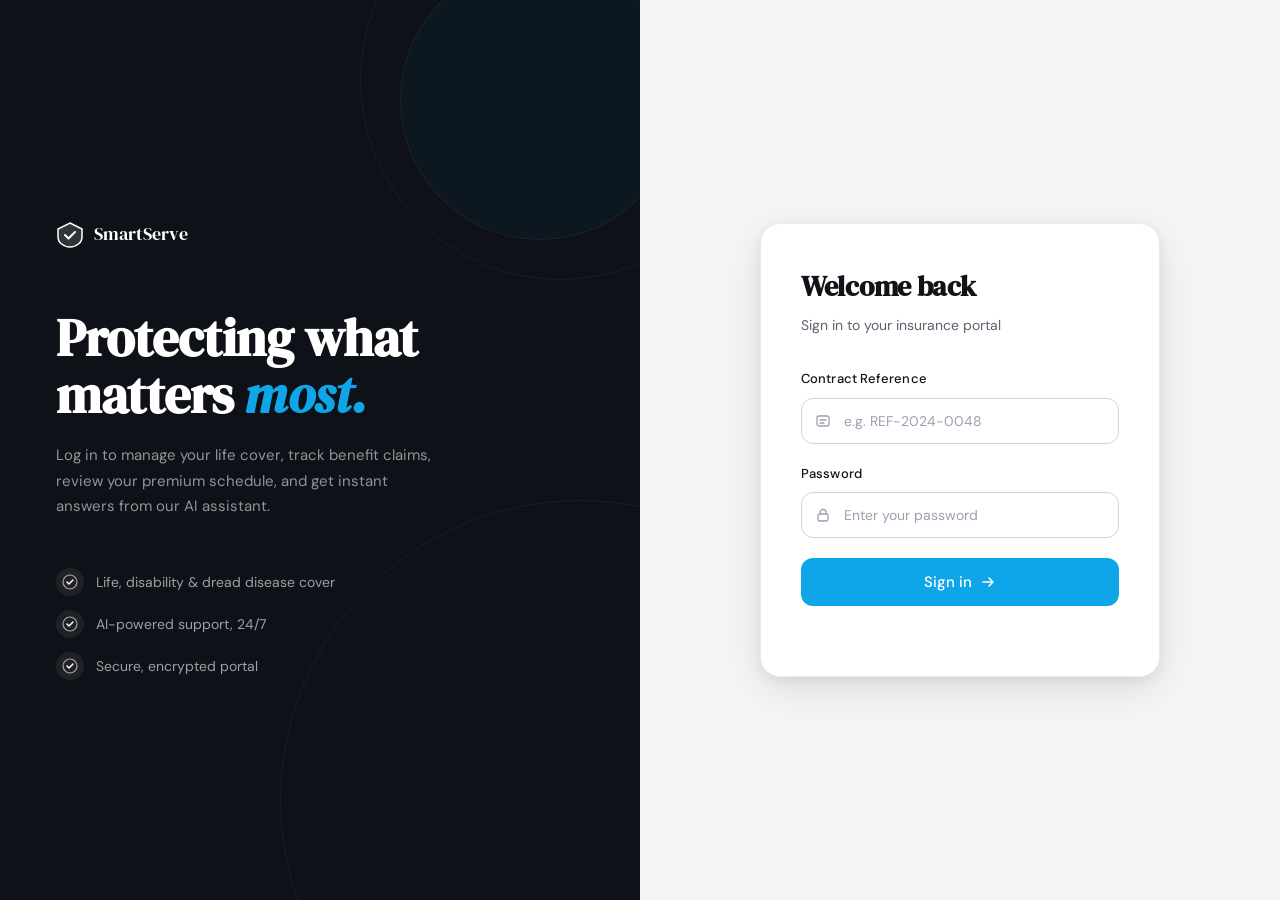
==== commit f3c42120: "Enhance backend API integration and UI: add policy retrieval, update chat handling, and improve user" ====
--- a/Frontend/index.html
+++ b/Frontend/index.html
@@ -25,8 +25,8 @@
           </div>
 
           <div class="login-hero">
-            <h1>Your AI insurance<br><em>assistant.</em></h1>
-            <p>Log in to view your policy, track claims, check your premium schedule, and chat with our AI assistant anytime.</p>
+            <h1>Protecting what<br>matters <em>most.</em></h1>
+            <p>Log in to manage your life cover, track benefit claims, review your premium schedule, and get instant answers from our AI assistant.</p>
           </div>
 
           <div class="trust-items">
@@ -34,7 +34,7 @@
               <div class="trust-icon">
                 <svg width="16" height="16" viewBox="0 0 16 16" fill="none"><circle cx="8" cy="8" r="7" stroke="white" stroke-opacity="0.6" stroke-width="1.2"/><path d="M5 8L7 10L11 6" stroke="white" stroke-width="1.5" stroke-linecap="round" stroke-linejoin="round"/></svg>
               </div>
-              <span>Real-time claim tracking</span>
+              <span>Life, disability &amp; dread disease cover</span>
             </div>
             <div class="trust-item">
               <div class="trust-icon">
@@ -102,7 +102,7 @@
             </div>
             <div>
               <div class="sidebar-name">SmartServe</div>
-              <div class="sidebar-sub">Insurance Portal</div>
+              <div class="sidebar-sub">Life Insurance Portal</div>
             </div>
           </div>
 
@@ -171,24 +171,24 @@
                 <svg width="20" height="20" viewBox="0 0 20 20" fill="none"><path d="M10 2L18 6V11C18 15 14.5 18.5 10 19C5.5 18.5 2 15 2 11V6L10 2Z" stroke="currentColor" stroke-width="1.5" stroke-linejoin="round"/></svg>
               </div>
               <span class="card-label">Policy Type</span>
-              <h4>Comprehensive Cover</h4>
-              <p>Vehicle, accident and damage protection.</p>
+              <h4 id="dashPolicyType">—</h4>
+              <p>Your active life cover plan.</p>
             </div>
             <div class="info-card card-teal">
               <div class="card-icon">
                 <svg width="20" height="20" viewBox="0 0 20 20" fill="none"><rect x="2" y="4" width="16" height="13" rx="2" stroke="currentColor" stroke-width="1.5"/><path d="M6 4V3M14 4V3" stroke="currentColor" stroke-width="1.5" stroke-linecap="round"/><path d="M2 9H18" stroke="currentColor" stroke-width="1.5"/></svg>
               </div>
-              <span class="card-label">Premium Due</span>
-              <h4>25 March 2026</h4>
+              <span class="card-label">Monthly Premium</span>
+              <h4 id="dashPremium">—</h4>
               <p>Next debit order scheduled.</p>
             </div>
             <div class="info-card card-amber">
               <div class="card-icon">
                 <svg width="20" height="20" viewBox="0 0 20 20" fill="none"><circle cx="10" cy="10" r="8" stroke="currentColor" stroke-width="1.5"/><path d="M10 6V10L13 12" stroke="currentColor" stroke-width="1.5" stroke-linecap="round" stroke-linejoin="round"/></svg>
               </div>
-              <span class="card-label">Claims Status</span>
-              <h4>1 Open Claim</h4>
-              <p>Latest claim under assessment.</p>
+              <span class="card-label">Policy Status</span>
+              <h4 id="dashStatus">—</h4>
+              <p>Disability benefit claim under assessment.</p>
             </div>
           </div>
 
@@ -201,7 +201,7 @@
               <ul class="activity-list">
                 <li>
                   <span class="activity-dot dot-blue"></span>
-                  <span>Claim <strong>#CLM-2048</strong> submitted for windscreen damage</span>
+                  <span>Claim <strong>#CLM-2048</strong> submitted for temporary disability benefit</span>
                 </li>
                 <li>
                   <span class="activity-dot dot-teal"></span>
@@ -209,7 +209,7 @@
                 </li>
                 <li>
                   <span class="activity-dot dot-gray"></span>
-                  <span>Policy schedule updated successfully</span>
+                  <span>Beneficiary details updated successfully</span>
                 </li>
               </ul>
             </div>
@@ -223,15 +223,15 @@
                   <svg width="14" height="14" viewBox="0 0 16 16" fill="none"><path d="M9 2H4C3.448 2 3 2.448 3 3V13C3 13.552 3.448 14 4 14H12C12.552 14 13 13.552 13 13V6L9 2Z" stroke="currentColor" stroke-width="1.4"/></svg>
                   Claim status
                 </button>
-                <button onclick="prefillMessage('What does my policy cover?')">
+                <button onclick="prefillMessage('What does my life cover include?')">
                   <svg width="14" height="14" viewBox="0 0 16 16" fill="none"><path d="M8 2L14 5V9C14 12 11.5 14.5 8 15C4.5 14.5 2 12 2 9V5L8 2Z" stroke="currentColor" stroke-width="1.4"/></svg>
-                  Policy cover
+                  Life cover
                 </button>
                 <button onclick="prefillMessage('When is my next premium due?')">
                   <svg width="14" height="14" viewBox="0 0 16 16" fill="none"><rect x="2" y="4" width="12" height="10" rx="1.5" stroke="currentColor" stroke-width="1.4"/><path d="M2 8H14" stroke="currentColor" stroke-width="1.4"/></svg>
                   Premium due
                 </button>
-                <button onclick="prefillMessage('How do I submit a new claim?')">
+                <button onclick="prefillMessage('How do I submit a disability or dread disease claim?')">
                   <svg width="14" height="14" viewBox="0 0 16 16" fill="none"><circle cx="8" cy="8" r="6" stroke="currentColor" stroke-width="1.4"/><path d="M8 5V8M8 11H8.01" stroke="currentColor" stroke-width="1.5" stroke-linecap="round"/></svg>
                   Submit claim
                 </button>
@@ -255,12 +255,12 @@
 
             <div id="chatMessages" class="chat-messages">
               <div class="bot-message">
-                <div class="bot-bubble">Hello 👋 I'm your AI insurance assistant. Ask me about your claims, policy cover, premiums, excess, or any benefits.</div>
+                <div class="bot-bubble">Hello 👋 I'm your AI life insurance assistant. Ask me about your death benefit, disability cover, dread disease, income protection, premiums, or beneficiary details.</div>
               </div>
             </div>
 
             <div class="chat-input-row">
-              <input id="messageInput" type="text" placeholder="Ask about your policy, claims, or benefits…">
+              <input id="messageInput" type="text" placeholder="Ask about your life cover, benefits, or claims…">
               <button onclick="sendMessage()" class="send-btn">
                 <svg width="16" height="16" viewBox="0 0 16 16" fill="none"><path d="M13.5 8H2.5M9.5 4L13.5 8L9.5 12" stroke="white" stroke-width="1.6" stroke-linecap="round" stroke-linejoin="round"/></svg>
               </button>
@@ -287,19 +287,19 @@
               <tbody>
                 <tr>
                   <td><span class="claim-ref">CLM-2048</span></td>
-                  <td>Windscreen Damage</td>
+                  <td>Temporary Disability</td>
                   <td><span class="badge badge-review">Under Review</span></td>
                   <td>08 Mar 2026</td>
                 </tr>
                 <tr>
                   <td><span class="claim-ref">CLM-1981</span></td>
-                  <td>Accident Repair</td>
+                  <td>Dread Disease</td>
                   <td><span class="badge badge-closed">Closed</span></td>
                   <td>12 Feb 2026</td>
                 </tr>
                 <tr>
                   <td><span class="claim-ref">CLM-1765</span></td>
-                  <td>Theft</td>
+                  <td>Income Protection</td>
                   <td><span class="badge badge-closed">Closed</span></td>
                   <td>22 Dec 2025</td>
                 </tr>
@@ -316,57 +316,34 @@
                 <svg width="20" height="20" viewBox="0 0 20 20" fill="none"><path d="M10 2L18 6V11C18 15 14.5 18.5 10 19C5.5 18.5 2 15 2 11V6L10 2Z" stroke="currentColor" stroke-width="1.5" stroke-linejoin="round"/></svg>
               </div>
               <span class="card-label">Plan</span>
-              <h4>Gold Secure Plan</h4>
-              <p>Comprehensive insurance cover package.</p>
+              <h4 id="polPlanName">—</h4>
+              <p>Comprehensive life cover package.</p>
             </div>
             <div class="info-card card-teal">
               <div class="card-icon">
                 <svg width="20" height="20" viewBox="0 0 20 20" fill="none"><circle cx="10" cy="10" r="8" stroke="currentColor" stroke-width="1.5"/><path d="M7 10H13M10 7V13" stroke="currentColor" stroke-width="1.5" stroke-linecap="round"/></svg>
               </div>
-              <span class="card-label">Excess</span>
-              <h4>R2,500</h4>
-              <p>Payable on approved claims.</p>
+              <span class="card-label">Monthly Premium</span>
+              <h4 id="polPremium">—</h4>
+              <p>Deducted via monthly debit order.</p>
             </div>
             <div class="info-card card-green">
               <div class="card-icon">
                 <svg width="20" height="20" viewBox="0 0 20 20" fill="none"><circle cx="10" cy="10" r="8" stroke="currentColor" stroke-width="1.5"/><path d="M6.5 10L9 12.5L13.5 8" stroke="currentColor" stroke-width="1.5" stroke-linecap="round" stroke-linejoin="round"/></svg>
               </div>
-              <span class="card-label">Policy Start</span>
-              <h4>01 Jan 2026</h4>
-              <p>Your policy is active and in force.</p>
+              <span class="card-label">Cover Period</span>
+              <h4 id="polStartDate">—</h4>
+              <p>Ends: <span id="polEndDate">—</span></p>
             </div>
           </div>
 
           <div class="panel">
             <div class="panel-header">
-              <h4>Included Benefits</h4>
-              <span class="badge badge-active">Active</span>
-            </div>
-            <ul class="benefits-list">
-              <li>
-                <span class="benefit-icon">
-                  <svg width="14" height="14" viewBox="0 0 16 16" fill="none"><path d="M3 8L6.5 11.5L13 5" stroke="currentColor" stroke-width="1.6" stroke-linecap="round" stroke-linejoin="round"/></svg>
-                </span>
-                Accidental damage cover
-              </li>
-              <li>
-                <span class="benefit-icon">
-                  <svg width="14" height="14" viewBox="0 0 16 16" fill="none"><path d="M3 8L6.5 11.5L13 5" stroke="currentColor" stroke-width="1.6" stroke-linecap="round" stroke-linejoin="round"/></svg>
-                </span>
-                Third-party liability protection
-              </li>
-              <li>
-                <span class="benefit-icon">
-                  <svg width="14" height="14" viewBox="0 0 16 16" fill="none"><path d="M3 8L6.5 11.5L13 5" stroke="currentColor" stroke-width="1.6" stroke-linecap="round" stroke-linejoin="round"/></svg>
-                </span>
-                Emergency roadside assistance
-              </li>
-              <li>
-                <span class="benefit-icon">
-                  <svg width="14" height="14" viewBox="0 0 16 16" fill="none"><path d="M3 8L6.5 11.5L13 5" stroke="currentColor" stroke-width="1.6" stroke-linecap="round" stroke-linejoin="round"/></svg>
-                </span>
-                Windscreen and glass benefit
-              </li>
+              <h4>Beneficiaries</h4>
+              <span class="badge badge-active">On record</span>
+            </div>
+            <ul class="benefits-list" id="beneficiariesList">
+              <li>Loading…</li>
             </ul>
           </div>
         </section>
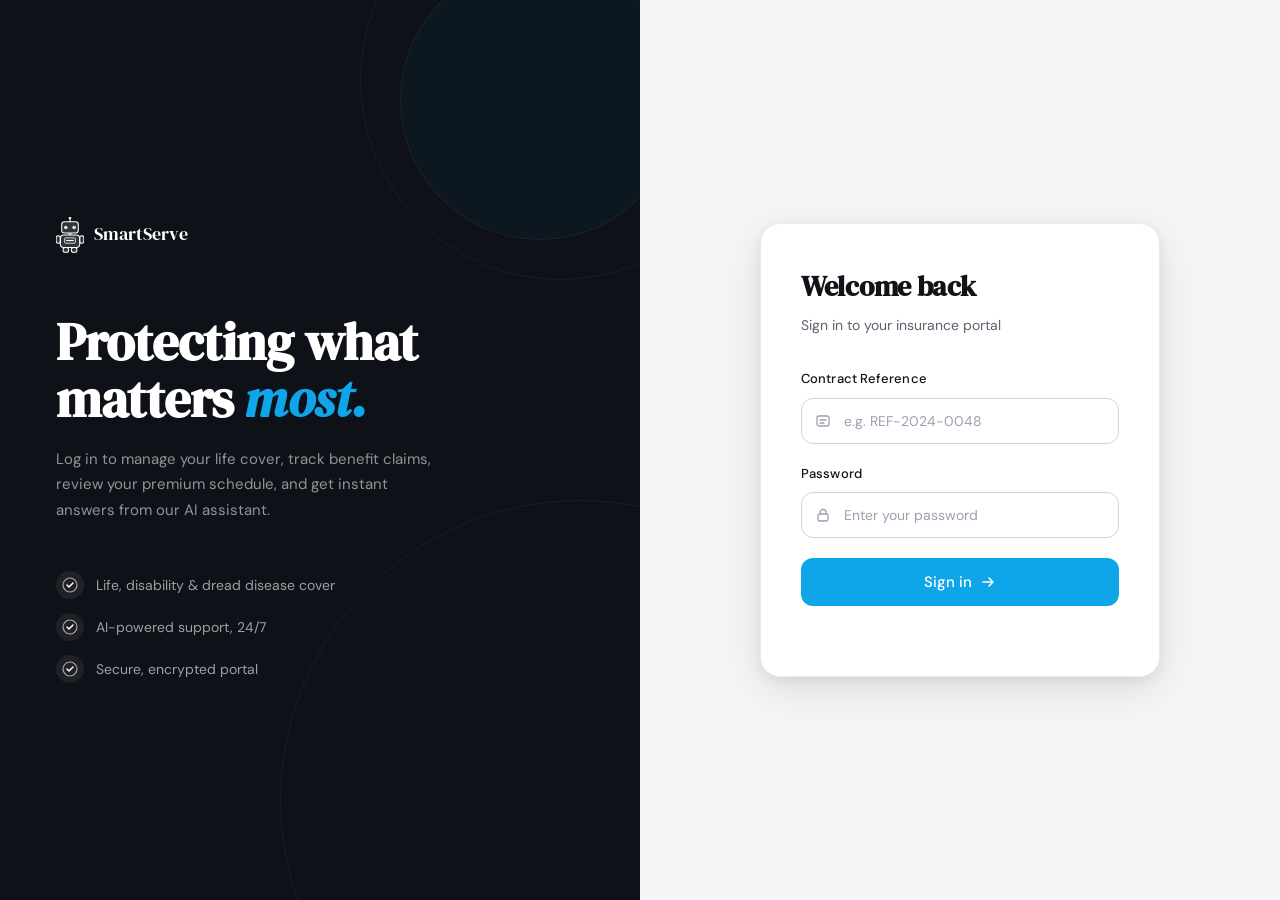
==== commit b3baa5bf: "Added the ROBOT SVG to make it look more consistant" ====
--- a/Frontend/index.html
+++ b/Frontend/index.html
@@ -17,9 +17,22 @@
       <div class="login-left">
         <div class="login-left-inner">
           <div class="brand-logo">
-            <svg width="28" height="28" viewBox="0 0 28 28" fill="none">
-              <path d="M14 2L26 8V16C26 21.523 20.627 25.907 14 26C7.373 25.907 2 21.523 2 16V8L14 2Z" fill="white" fill-opacity="0.15" stroke="white" stroke-width="1.5"/>
-              <path d="M9 14L12.5 17.5L19 11" stroke="white" stroke-width="2" stroke-linecap="round" stroke-linejoin="round"/>
+            <svg width="28" height="36" viewBox="0 0 40 52" fill="none" xmlns="http://www.w3.org/2000/svg">
+              <line x1="20" y1="2" x2="20" y2="7" stroke="white" stroke-width="1.5" stroke-linecap="round"/>
+              <circle cx="20" cy="1.5" r="2" fill="white" opacity="0.9"/>
+              <rect x="8" y="7" width="24" height="16" rx="4" fill="white" fill-opacity="0.15" stroke="white" stroke-width="1.5"/>
+              <circle cx="14" cy="15" r="2.5" fill="white"/>
+              <circle cx="26" cy="15" r="2.5" fill="white"/>
+              <circle cx="14.8" cy="14.2" r="0.8" fill="rgba(14,165,233,0.8)"/>
+              <circle cx="26.8" cy="14.2" r="0.8" fill="rgba(14,165,233,0.8)"/>
+              <rect x="17" y="23" width="6" height="3" rx="1" fill="white" opacity="0.5"/>
+              <rect x="6" y="26" width="28" height="18" rx="5" fill="white" fill-opacity="0.15" stroke="white" stroke-width="1.5"/>
+              <rect x="12" y="30" width="16" height="8" rx="2" fill="white" fill-opacity="0.1" stroke="white" stroke-width="1"/>
+              <line x1="15" y1="34" x2="25" y2="34" stroke="white" stroke-width="1.5" stroke-linecap="round"/>
+              <rect x="0" y="27" width="6" height="11" rx="3" fill="white" fill-opacity="0.15" stroke="white" stroke-width="1.5"/>
+              <rect x="34" y="27" width="6" height="11" rx="3" fill="white" fill-opacity="0.15" stroke="white" stroke-width="1.5"/>
+              <rect x="10" y="44" width="8" height="7" rx="3" fill="white" fill-opacity="0.15" stroke="white" stroke-width="1.5"/>
+              <rect x="22" y="44" width="8" height="7" rx="3" fill="white" fill-opacity="0.15" stroke="white" stroke-width="1.5"/>
             </svg>
             <span>SmartServe</span>
           </div>
@@ -95,9 +108,22 @@
         <div class="sidebar-top">
           <div class="sidebar-brand">
             <div class="sidebar-logo">
-              <svg width="20" height="20" viewBox="0 0 28 28" fill="none">
-                <path d="M14 2L26 8V16C26 21.523 20.627 25.907 14 26C7.373 25.907 2 21.523 2 16V8L14 2Z" fill="white" fill-opacity="0.2" stroke="white" stroke-width="1.5"/>
-                <path d="M9 14L12.5 17.5L19 11" stroke="white" stroke-width="2" stroke-linecap="round" stroke-linejoin="round"/>
+              <svg width="22" height="28" viewBox="0 0 40 52" fill="none" xmlns="http://www.w3.org/2000/svg">
+                <line x1="20" y1="2" x2="20" y2="7" stroke="white" stroke-width="1.5" stroke-linecap="round"/>
+                <circle cx="20" cy="1.5" r="2" fill="#0ea5e9"/>
+                <rect x="8" y="7" width="24" height="16" rx="4" fill="rgba(14,165,233,0.2)" stroke="white" stroke-width="1.5"/>
+                <circle cx="14" cy="15" r="2.5" fill="white"/>
+                <circle cx="26" cy="15" r="2.5" fill="white"/>
+                <circle cx="14.8" cy="14.2" r="0.9" fill="#0ea5e9"/>
+                <circle cx="26.8" cy="14.2" r="0.9" fill="#0ea5e9"/>
+                <rect x="17" y="23" width="6" height="3" rx="1" fill="white" opacity="0.5"/>
+                <rect x="6" y="26" width="28" height="18" rx="5" fill="rgba(14,165,233,0.2)" stroke="white" stroke-width="1.5"/>
+                <rect x="12" y="30" width="16" height="8" rx="2" fill="rgba(14,165,233,0.15)" stroke="#0ea5e9" stroke-width="1"/>
+                <line x1="15" y1="34" x2="25" y2="34" stroke="#0ea5e9" stroke-width="1.5" stroke-linecap="round"/>
+                <rect x="0" y="27" width="6" height="11" rx="3" fill="rgba(14,165,233,0.2)" stroke="white" stroke-width="1.5"/>
+                <rect x="34" y="27" width="6" height="11" rx="3" fill="rgba(14,165,233,0.2)" stroke="white" stroke-width="1.5"/>
+                <rect x="10" y="44" width="8" height="7" rx="3" fill="rgba(14,165,233,0.2)" stroke="white" stroke-width="1.5"/>
+                <rect x="22" y="44" width="8" height="7" rx="3" fill="rgba(14,165,233,0.2)" stroke="white" stroke-width="1.5"/>
               </svg>
             </div>
             <div>
@@ -156,9 +182,8 @@
             <p id="contractDisplay">Contract Ref: —</p>
           </div>
           <div class="topbar-right">
-            <div class="status-pill">
-              <span class="status-dot"></span>
-              Policy active
+            <div id="statusPill" class="status-pill status-green">
+              <span class="status-dot"></span> In Force
             </div>
           </div>
         </header>
@@ -187,8 +212,8 @@
                 <svg width="20" height="20" viewBox="0 0 20 20" fill="none"><circle cx="10" cy="10" r="8" stroke="currentColor" stroke-width="1.5"/><path d="M10 6V10L13 12" stroke="currentColor" stroke-width="1.5" stroke-linecap="round" stroke-linejoin="round"/></svg>
               </div>
               <span class="card-label">Policy Status</span>
-              <h4 id="dashStatus">—</h4>
-              <p>Disability benefit claim under assessment.</p>
+              <h4 id="dashStatus" class="status-text">—</h4>
+              <p id="dashStatusDesc">Current standing of your policy.</p>
             </div>
           </div>
 
@@ -245,7 +270,23 @@
           <div class="chat-wrapper">
             <div class="chat-header">
               <div class="chat-avatar">
-                <svg width="18" height="18" viewBox="0 0 28 28" fill="none"><path d="M14 2L26 8V16C26 21.523 20.627 25.907 14 26C7.373 25.907 2 21.523 2 16V8L14 2Z" fill="white" fill-opacity="0.3" stroke="white" stroke-width="1.5"/><path d="M9 14L12.5 17.5L19 11" stroke="white" stroke-width="2" stroke-linecap="round" stroke-linejoin="round"/></svg>
+                <svg width="22" height="28" viewBox="0 0 40 52" fill="none" xmlns="http://www.w3.org/2000/svg">
+                  <line x1="20" y1="2" x2="20" y2="7" stroke="white" stroke-width="1.5" stroke-linecap="round"/>
+                  <circle cx="20" cy="1.5" r="2" fill="white" opacity="0.9"/>
+                  <rect x="8" y="7" width="24" height="16" rx="4" fill="white" fill-opacity="0.2" stroke="white" stroke-width="1.5"/>
+                  <circle cx="14" cy="15" r="2.5" fill="white"/>
+                  <circle cx="26" cy="15" r="2.5" fill="white"/>
+                  <circle cx="14.8" cy="14.2" r="0.9" fill="rgba(14,165,233,0.9)"/>
+                  <circle cx="26.8" cy="14.2" r="0.9" fill="rgba(14,165,233,0.9)"/>
+                  <rect x="17" y="23" width="6" height="3" rx="1" fill="white" opacity="0.5"/>
+                  <rect x="6" y="26" width="28" height="18" rx="5" fill="white" fill-opacity="0.2" stroke="white" stroke-width="1.5"/>
+                  <rect x="12" y="30" width="16" height="8" rx="2" fill="white" fill-opacity="0.1" stroke="white" stroke-width="1"/>
+                  <line x1="15" y1="34" x2="25" y2="34" stroke="white" stroke-width="1.5" stroke-linecap="round"/>
+                  <rect x="0" y="27" width="6" height="11" rx="3" fill="white" fill-opacity="0.2" stroke="white" stroke-width="1.5"/>
+                  <rect x="34" y="27" width="6" height="11" rx="3" fill="white" fill-opacity="0.2" stroke="white" stroke-width="1.5"/>
+                  <rect x="10" y="44" width="8" height="7" rx="3" fill="white" fill-opacity="0.2" stroke="white" stroke-width="1.5"/>
+                  <rect x="22" y="44" width="8" height="7" rx="3" fill="white" fill-opacity="0.2" stroke="white" stroke-width="1.5"/>
+                </svg>
               </div>
               <div>
                 <div class="chat-agent-name">AI Assistant</div>
@@ -317,15 +358,15 @@
               </div>
               <span class="card-label">Plan</span>
               <h4 id="polPlanName">—</h4>
-              <p>Comprehensive life cover package.</p>
+              <p>Your active cover package.</p>
             </div>
             <div class="info-card card-teal">
               <div class="card-icon">
-                <svg width="20" height="20" viewBox="0 0 20 20" fill="none"><circle cx="10" cy="10" r="8" stroke="currentColor" stroke-width="1.5"/><path d="M7 10H13M10 7V13" stroke="currentColor" stroke-width="1.5" stroke-linecap="round"/></svg>
+                <svg width="20" height="20" viewBox="0 0 20 20" fill="none"><rect x="2" y="4" width="16" height="13" rx="2" stroke="currentColor" stroke-width="1.5"/><path d="M6 4V3M14 4V3" stroke="currentColor" stroke-width="1.5" stroke-linecap="round"/><path d="M2 9H18" stroke="currentColor" stroke-width="1.5"/></svg>
               </div>
               <span class="card-label">Monthly Premium</span>
               <h4 id="polPremium">—</h4>
-              <p>Deducted via monthly debit order.</p>
+              <p id="polCollectionDay">Monthly debit order.</p>
             </div>
             <div class="info-card card-green">
               <div class="card-icon">
@@ -333,24 +374,37 @@
               </div>
               <span class="card-label">Cover Period</span>
               <h4 id="polStartDate">—</h4>
-              <p>Ends: <span id="polEndDate">—</span></p>
-            </div>
-          </div>
-
-          <div class="panel">
-            <div class="panel-header">
-              <h4>Beneficiaries</h4>
-              <span class="badge badge-active">On record</span>
-            </div>
-            <ul class="benefits-list" id="beneficiariesList">
-              <li>Loading…</li>
-            </ul>
+              <p>Matures: <span id="polEndDate">—</span></p>
+            </div>
+          </div>
+
+          <div class="panel-grid">
+            <div class="panel">
+              <div class="panel-header">
+                <h4>Benefits</h4>
+                <span class="badge badge-active">Active</span>
+              </div>
+              <ul class="benefits-list" id="benefitsList">
+                <li>Loading…</li>
+              </ul>
+            </div>
+
+            <div class="panel">
+              <div class="panel-header">
+                <h4>Beneficiaries</h4>
+                <span class="badge badge-active">On record</span>
+              </div>
+              <ul class="benefits-list" id="beneficiariesList">
+                <li>Loading…</li>
+              </ul>
+            </div>
           </div>
         </section>
       </main>
     </section>
   </div>
 
+  <script src="config.js"></script>
   <script src="script.js"></script>
 </body>
-</html>
+</html>
--- a/Frontend/style.css
+++ b/Frontend/style.css
@@ -673,33 +673,117 @@
   align-self: flex-end;
 }
 
-/* Loading dots animation */
+/* Loading state — bubble just holds the robot, no extra padding needed */
 .bot-message.loading .bot-bubble {
-  font-style: normal;
-  display: flex;
-  align-items: center;
-  gap: 4px;
-  padding: 14px 18px;
-}
-
-.bot-message.loading .bot-bubble::after {
-  content: '';
-  display: inline-flex;
-  gap: 3px;
-  width: 32px;
-}
-
-@keyframes blink { 0%, 80%, 100% { opacity: 0.2; } 40% { opacity: 1; } }
-
-.dot-loader { display: flex; gap: 3px; align-items: center; }
-.dot-loader span {
-  width: 5px; height: 5px;
-  background: var(--text-muted);
-  border-radius: 50%;
-  animation: blink 1.2s ease-in-out infinite;
-}
-.dot-loader span:nth-child(2) { animation-delay: 0.2s; }
-.dot-loader span:nth-child(3) { animation-delay: 0.4s; }
+  background: transparent;
+  border-color: transparent;
+  box-shadow: none;
+  padding: 8px 12px;
+}
+
+/* ─── Dancing robot loader ───────────────────────────────────────────────── */
+.robot-loader {
+  display: flex;
+  flex-direction: column;
+  align-items: center;
+  gap: 10px;
+  padding: 8px 4px;
+}
+
+.robot-loader-text {
+  font-size: 12px;
+  color: var(--text-muted);
+  font-style: italic;
+  letter-spacing: 0.3px;
+}
+
+.robot-svg {
+  overflow: visible;
+  animation: robot-bob 0.6s ease-in-out infinite alternate;
+}
+
+/* Body bob */
+@keyframes robot-bob {
+  from { transform: translateY(0px); }
+  to   { transform: translateY(-5px); }
+}
+
+/* Head nod */
+.robot-head {
+  transform-origin: 20px 14px;
+  animation: robot-nod 1.2s ease-in-out infinite alternate;
+}
+@keyframes robot-nod {
+  from { transform: rotate(-4deg); }
+  to   { transform: rotate(4deg); }
+}
+
+/* Antenna pulse */
+.robot-antenna-ball {
+  animation: antenna-glow 0.6s ease-in-out infinite alternate;
+}
+@keyframes antenna-glow {
+  from { opacity: 0.4; r: 2.5px; }
+  to   { opacity: 1;   r: 3.5px; }
+}
+
+/* Eyes blink */
+.robot-eye {
+  animation: eye-blink 3s ease-in-out infinite;
+  transform-origin: center;
+}
+.robot-eye.right { animation-delay: 0.15s; }
+@keyframes eye-blink {
+  0%, 88%, 100% { transform: scaleY(1); }
+  92%           { transform: scaleY(0.1); }
+}
+
+/* Left arm swing */
+.robot-arm-left {
+  transform-origin: 6px 32px;
+  animation: arm-left 0.6s ease-in-out infinite alternate;
+}
+@keyframes arm-left {
+  from { transform: rotate(-30deg); }
+  to   { transform: rotate(20deg); }
+}
+
+/* Right arm swing (opposite phase) */
+.robot-arm-right {
+  transform-origin: 34px 32px;
+  animation: arm-right 0.6s ease-in-out infinite alternate;
+}
+@keyframes arm-right {
+  from { transform: rotate(30deg); }
+  to   { transform: rotate(-20deg); }
+}
+
+/* Leg bounce */
+.robot-leg-left {
+  transform-origin: 14px 52px;
+  animation: leg-left 0.6s ease-in-out infinite alternate;
+}
+.robot-leg-right {
+  transform-origin: 26px 52px;
+  animation: leg-right 0.6s ease-in-out infinite alternate;
+}
+@keyframes leg-left {
+  from { transform: translateY(0); }
+  to   { transform: translateY(3px); }
+}
+@keyframes leg-right {
+  from { transform: translateY(3px); }
+  to   { transform: translateY(0); }
+}
+
+/* Screen/mouth flicker */
+.robot-mouth {
+  animation: mouth-flicker 0.4s step-end infinite;
+}
+@keyframes mouth-flicker {
+  0%,100% { opacity: 1; }
+  50%     { opacity: 0.5; }
+}
 
 .chat-input-row {
   padding: 16px 20px;
@@ -818,7 +902,43 @@
   flex-shrink: 0;
 }
 
-/* ─── Responsive ─────────────────────────────────────────────────────────── */
+/* ─── Status colour variants ─────────────────────────────────────────────── */
+.status-pill.status-green { background: var(--green-light); color: var(--green-text); }
+.status-pill.status-amber { background: var(--amber-light); color: var(--amber-text); }
+.status-pill.status-red   { background: var(--danger-light); color: var(--danger); }
+.status-pill.status-blue  { background: var(--accent-light); color: var(--accent-text); }
+.status-pill.status-gray  { background: var(--surface-2); color: var(--text-muted); }
+
+.text-green { color: var(--green); }
+.text-amber { color: var(--amber); }
+.text-red   { color: var(--danger); }
+.text-blue  { color: var(--accent); }
+.text-gray  { color: var(--text-muted); }
+
+/* ─── Benefit row (label + meta inline) ──────────────────────────────────── */
+.benefit-row {
+  display: flex;
+  flex-direction: column;
+  gap: 2px;
+}
+
+.benefit-name { font-size: 14px; color: var(--text-primary); }
+
+.benefit-metas { display: flex; gap: 10px; flex-wrap: wrap; }
+
+.benefit-meta {
+  font-size: 12px;
+  color: var(--text-muted);
+  background: var(--surface-2);
+  border: 1px solid var(--border);
+  padding: 2px 8px;
+  border-radius: 999px;
+}
+
+.empty-state { color: var(--text-muted); font-size: 13px; font-style: italic; }
+
+/* ─── Benefits list items need align-items: flex-start ───────────────────── */
+.benefits-list li { align-items: flex-start; }
 @media (max-width: 1024px) {
   .cards-grid { grid-template-columns: 1fr 1fr; }
 }
@@ -832,4 +952,4 @@
   .content-area { padding: 16px; }
   .chat-wrapper { height: calc(100vh - 140px); }
   .bot-bubble, .user-message, .user-message-bubble { max-width: 90%; }
-}
+}
